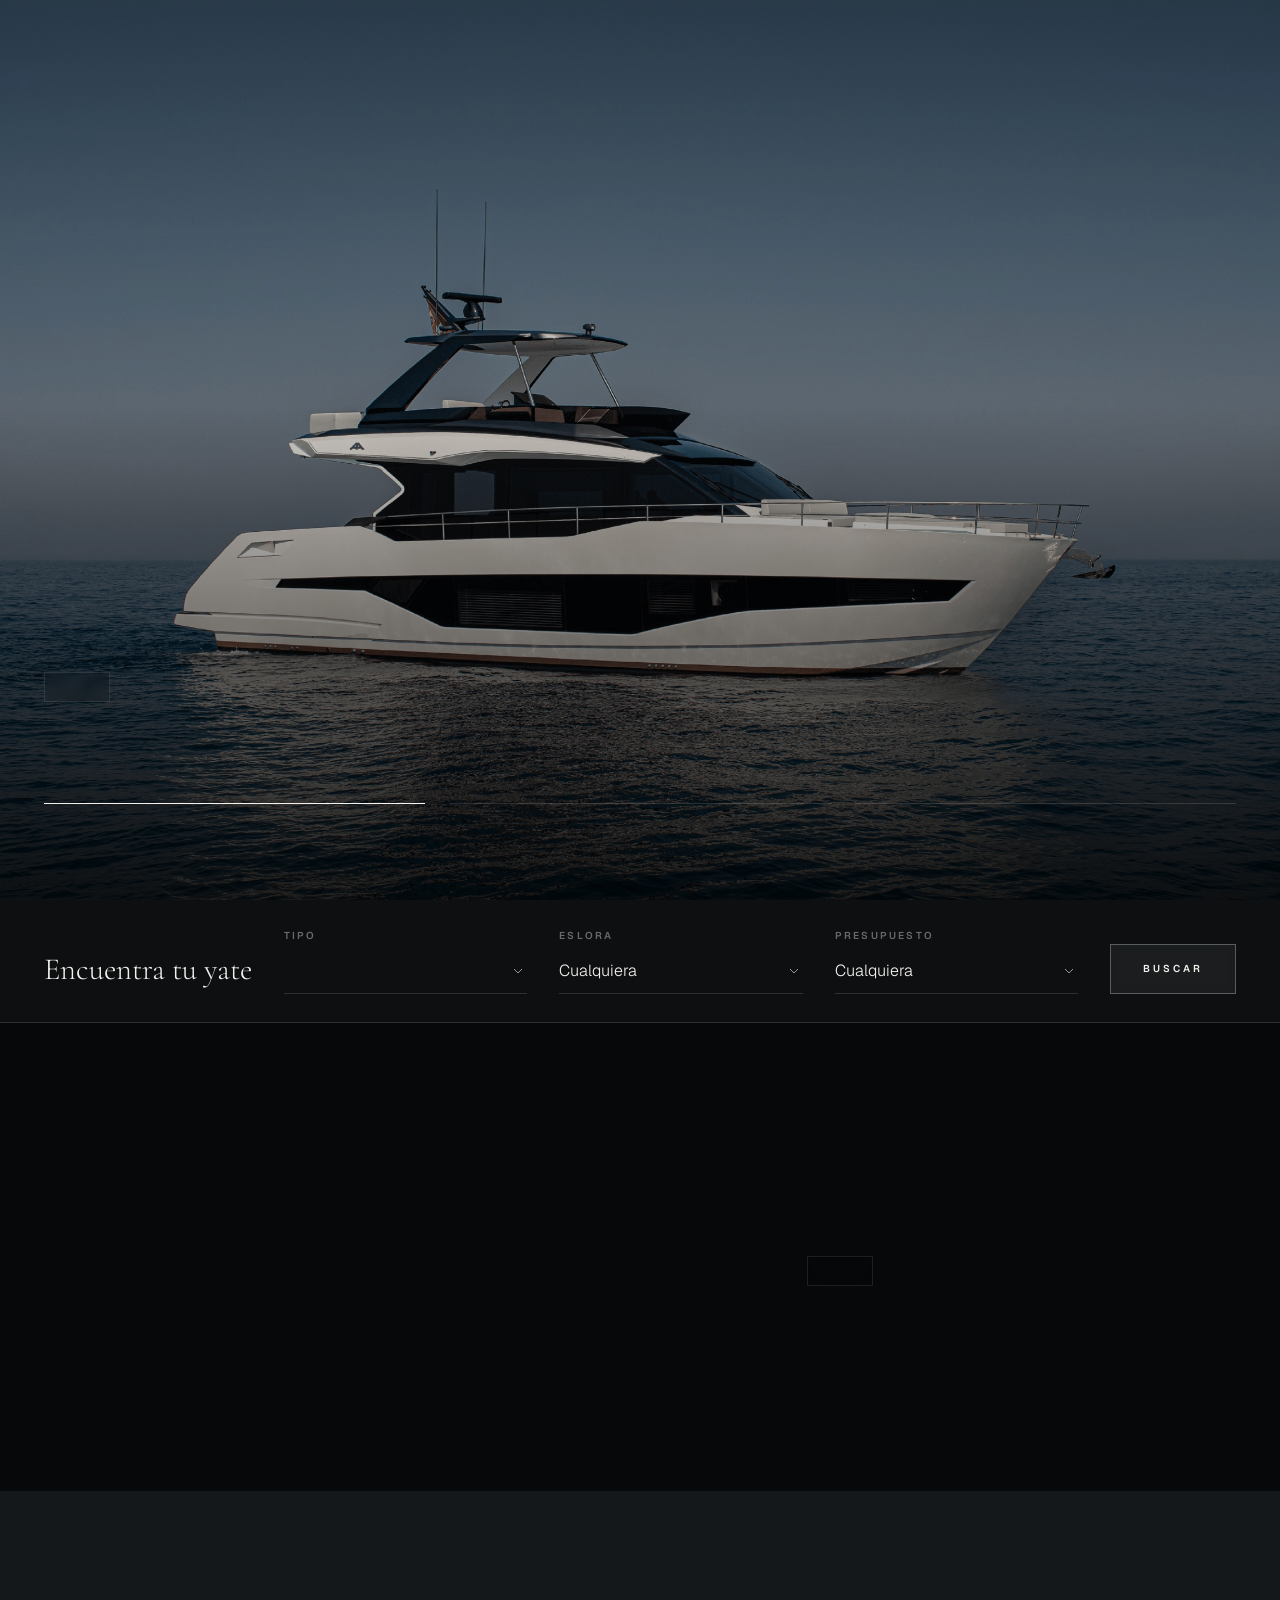
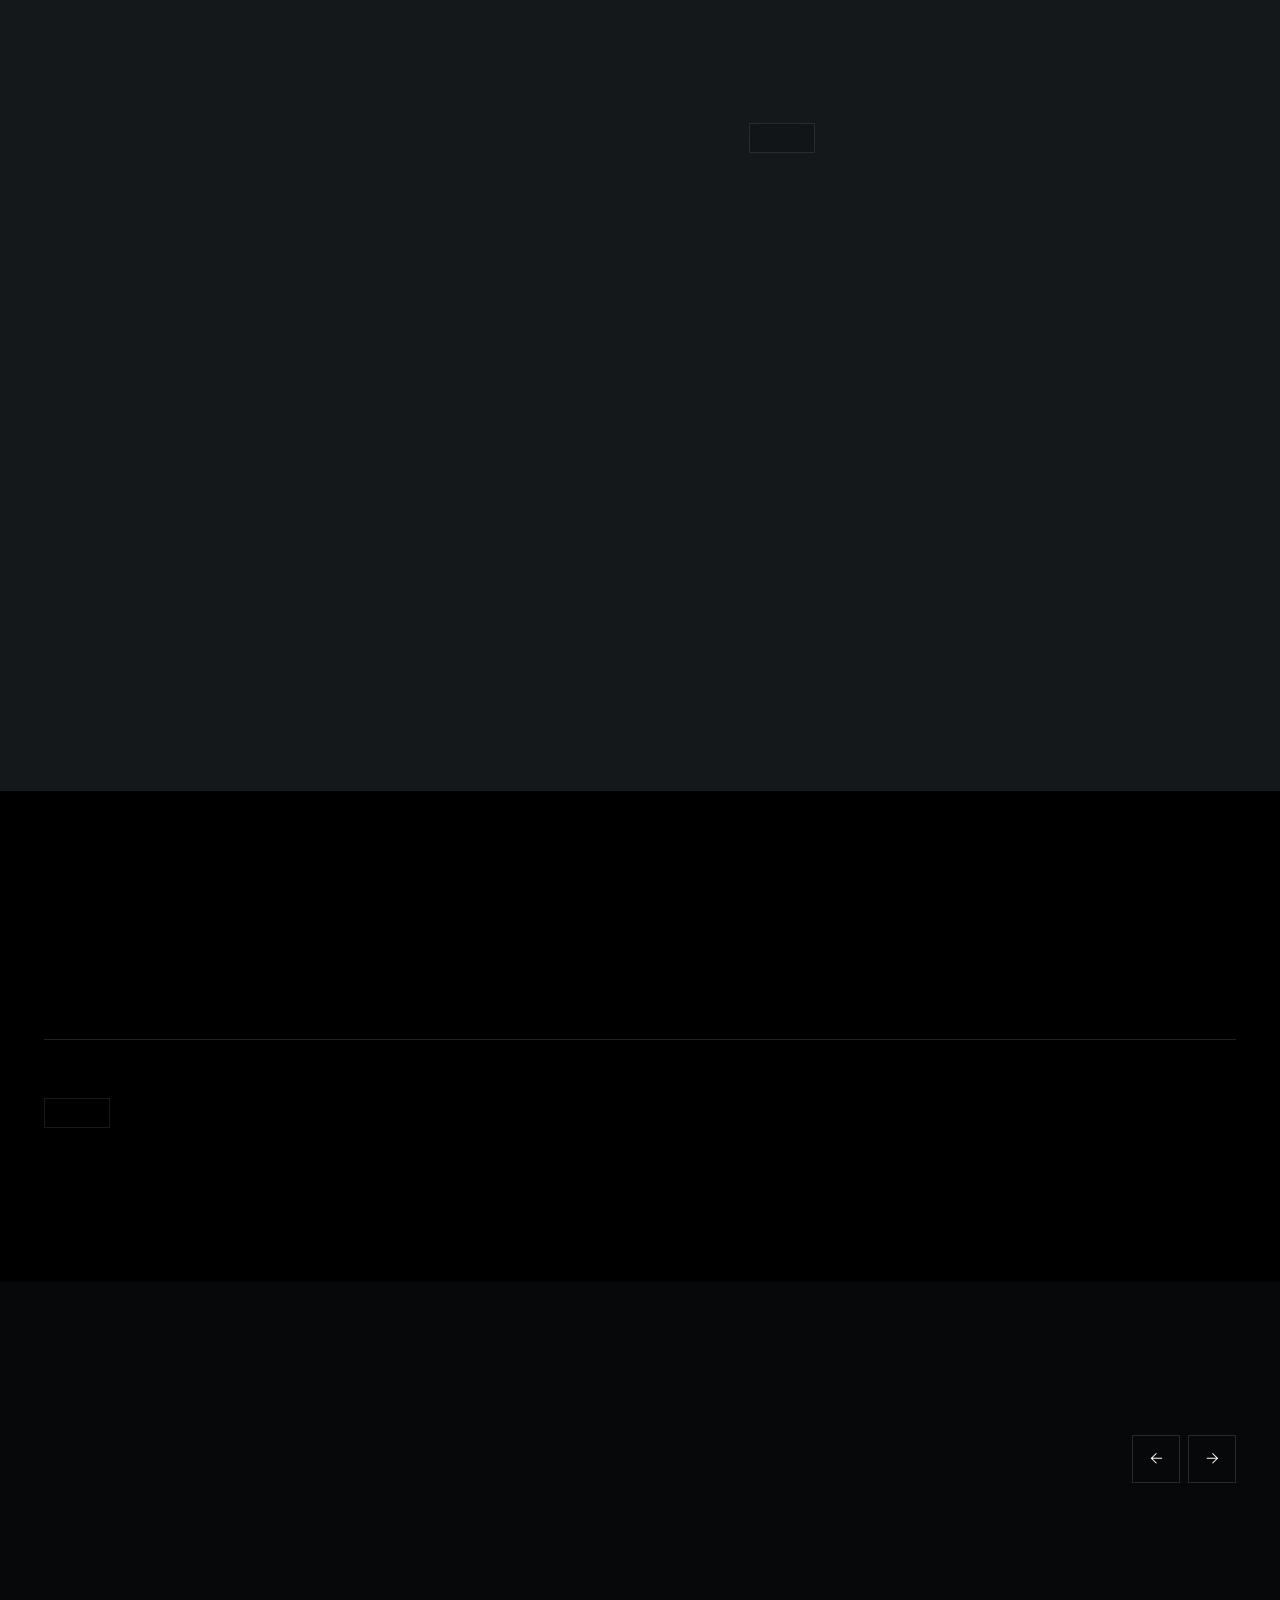
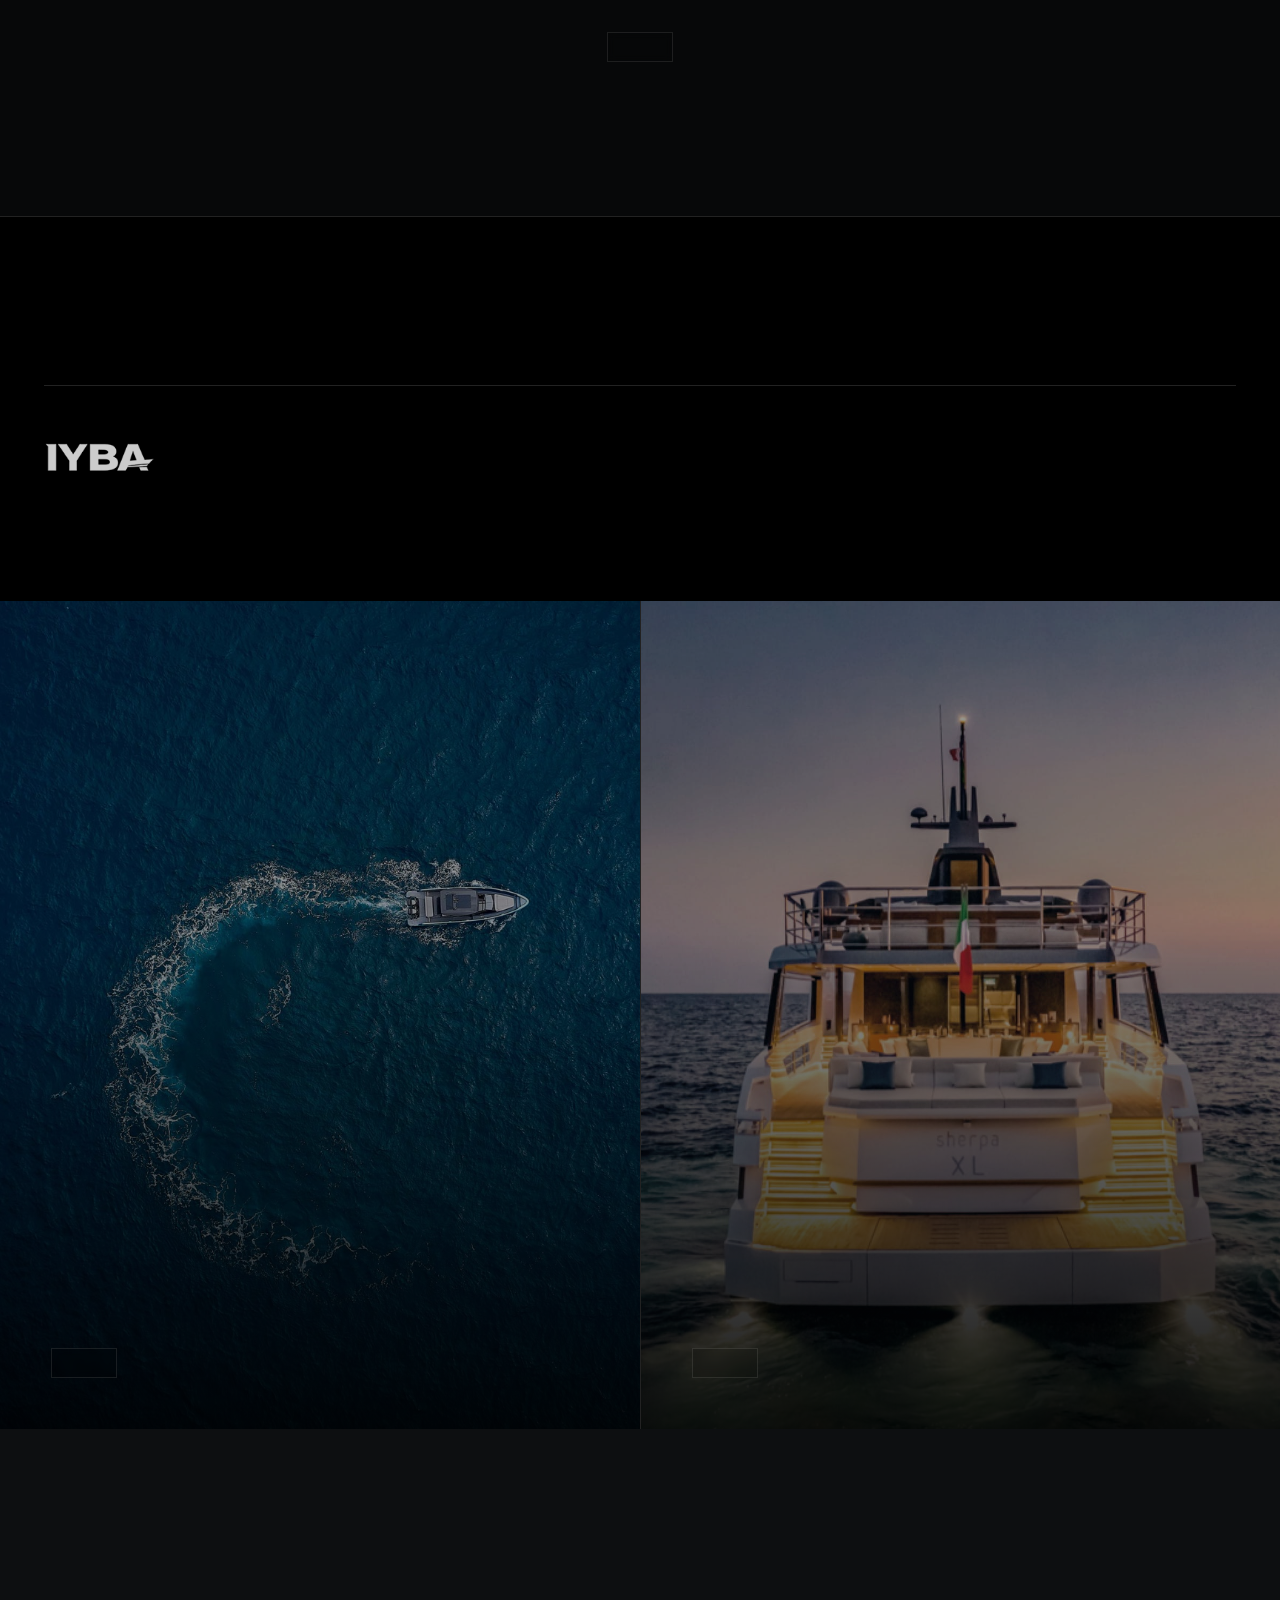
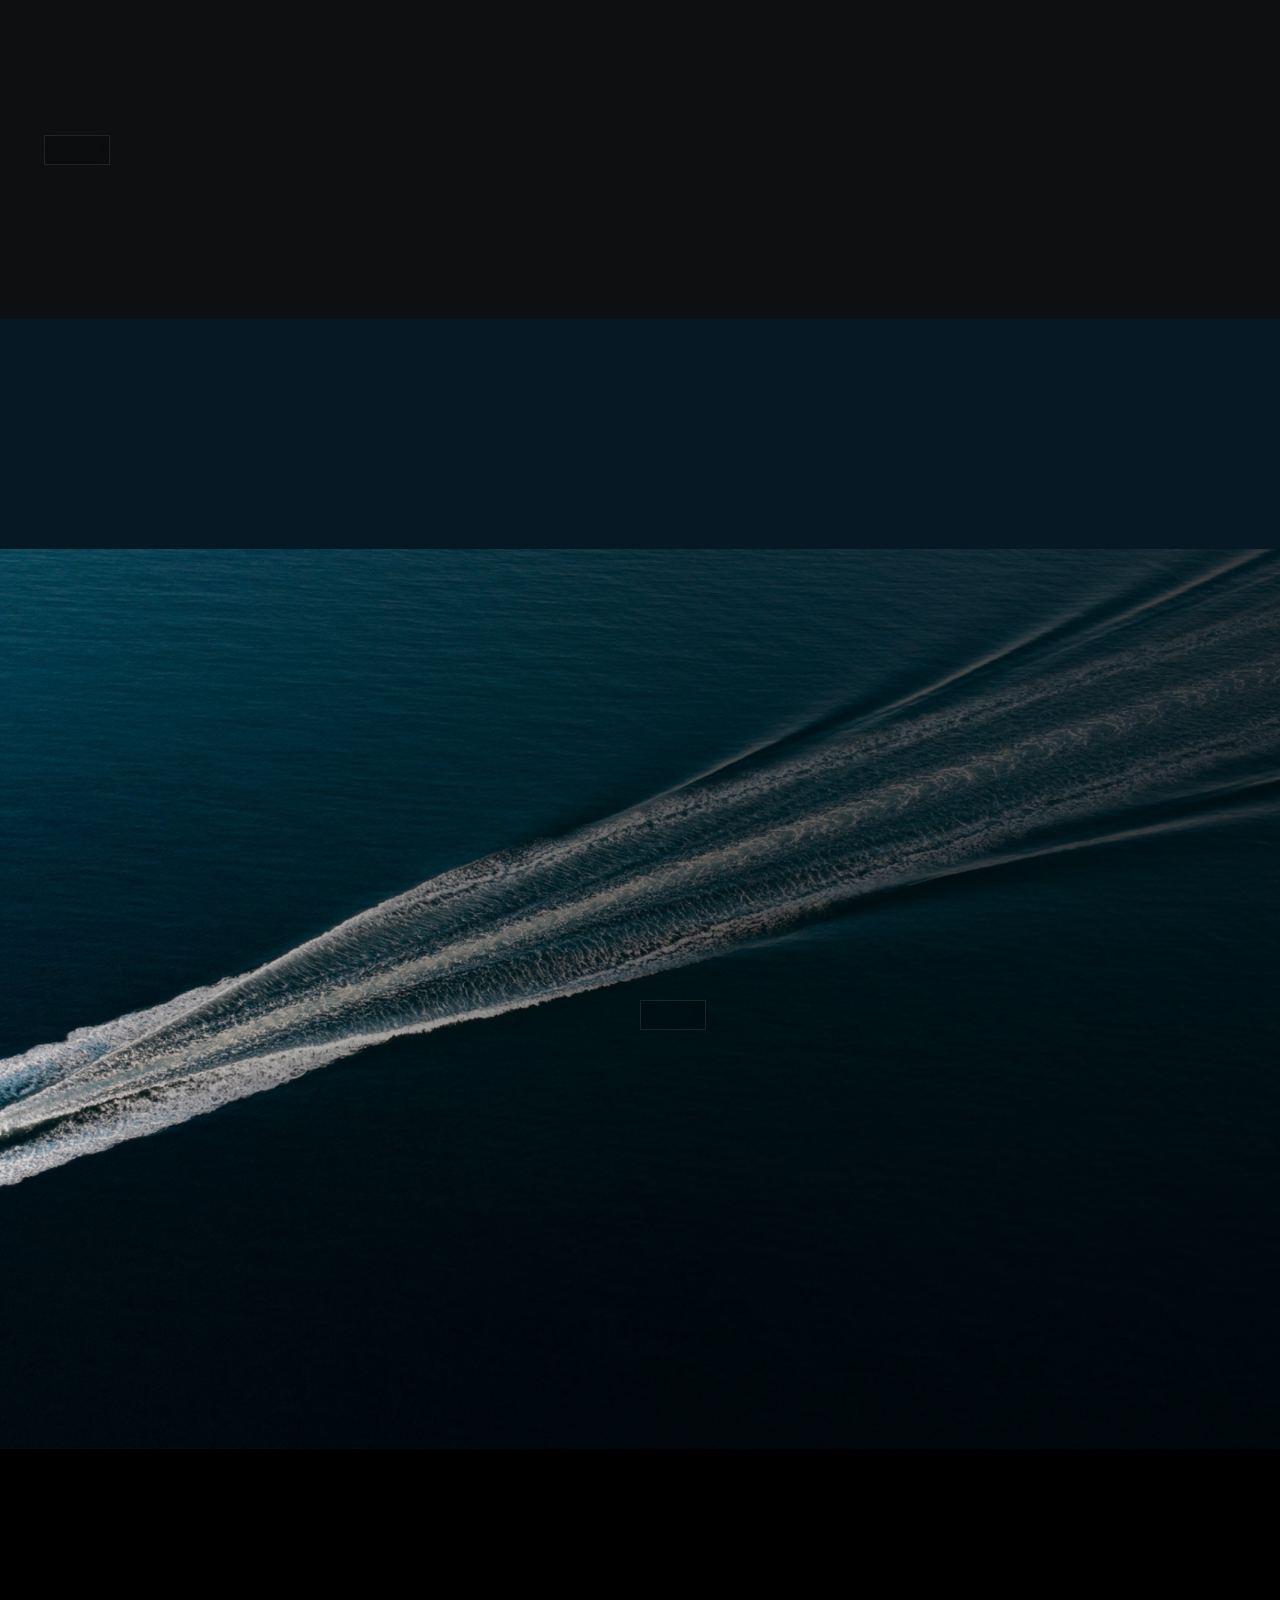
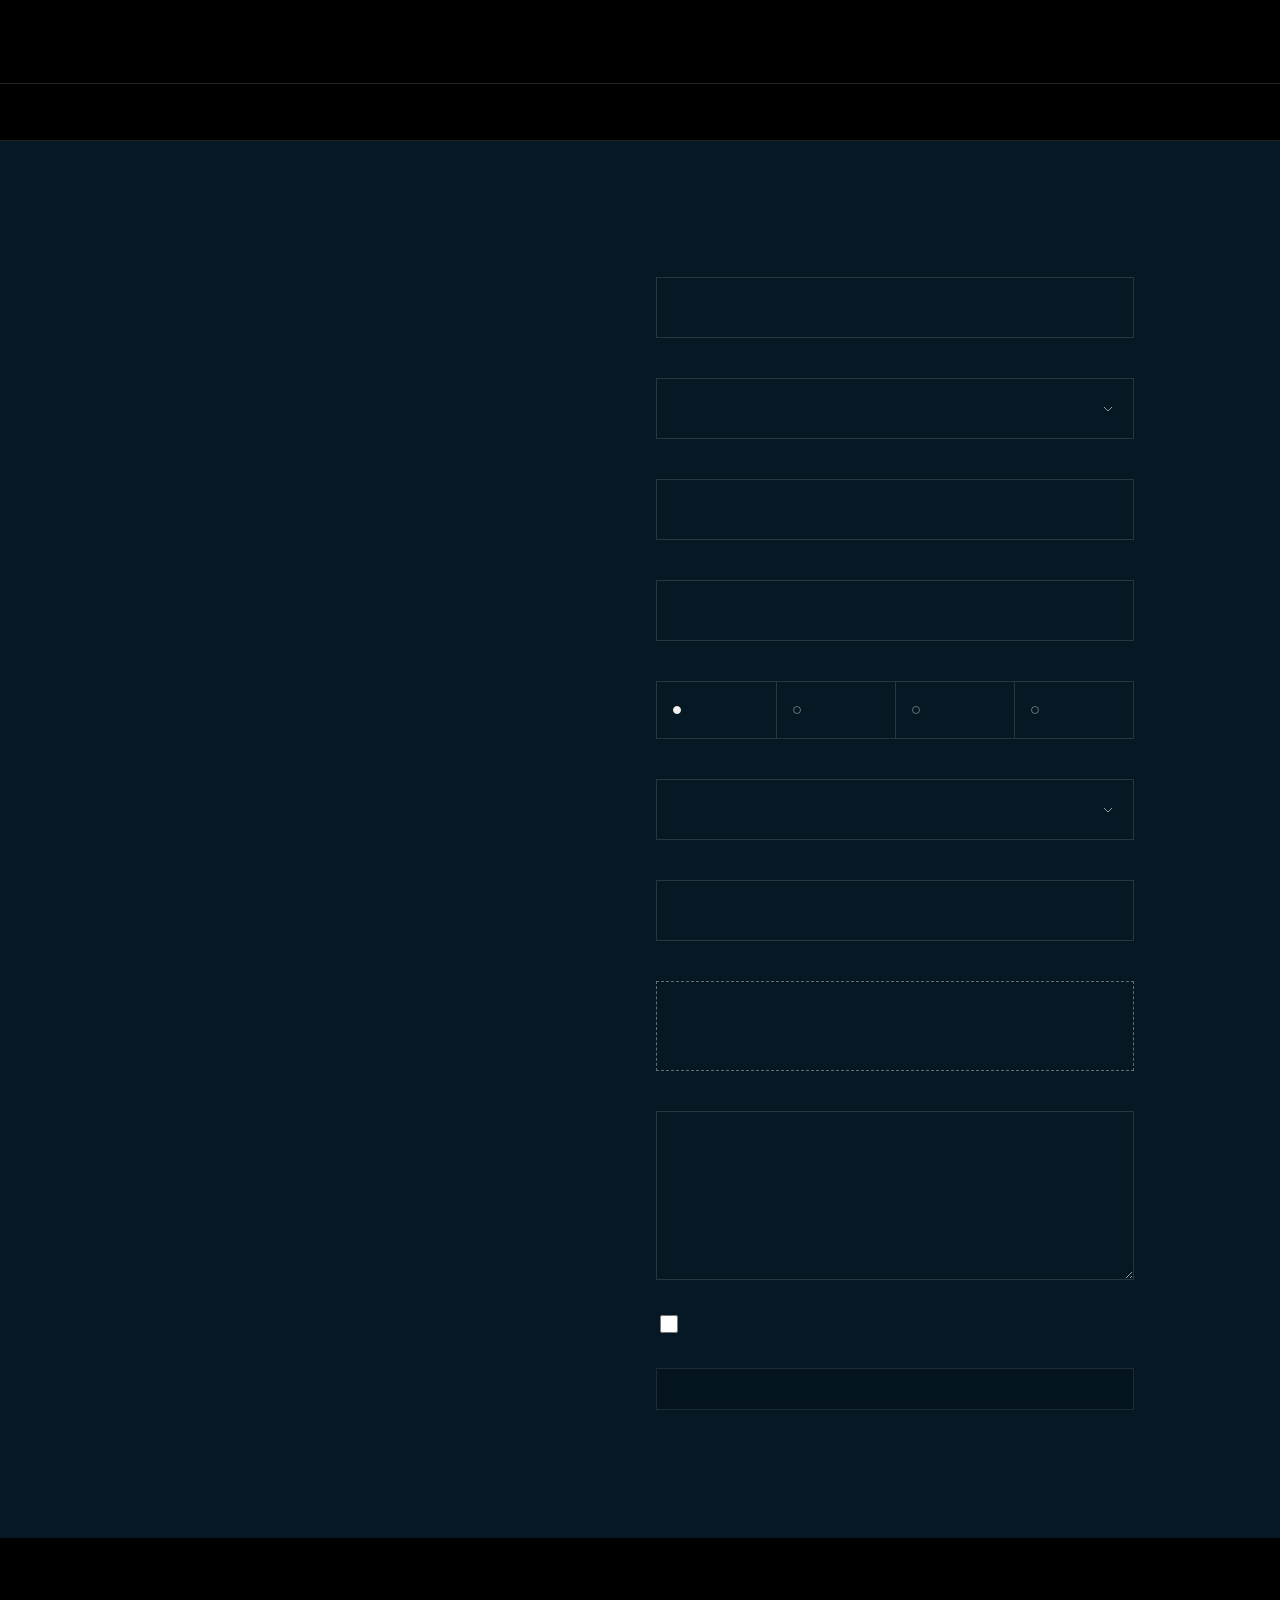
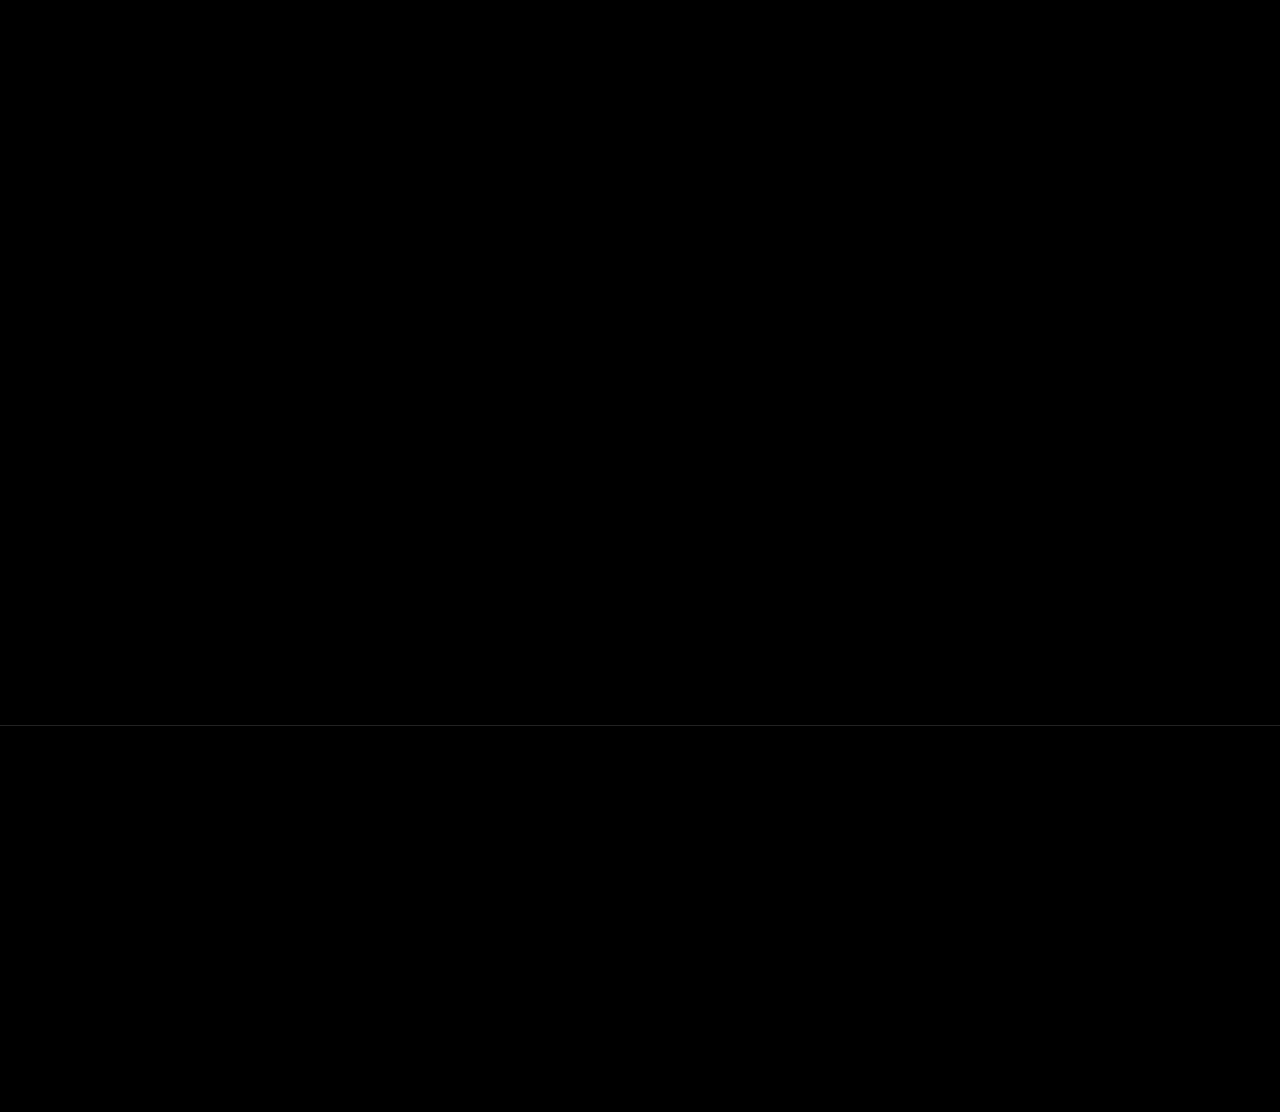
==== index.html @ 818091d5 "Demo Yachtcancun" ====
<!doctype html>
<html lang="es">
<head>
  <meta charset="utf-8">
  <meta name="viewport" content="width=device-width, initial-scale=1">
  <!-- DEMO: fuera de buscadores (requerimiento 0.2) -->
  <meta name="robots" content="noindex, nofollow">
  <title data-i18n="meta_title">Yachtcancun — Compra y venta de yates nuevos y usados en México</title>
  <meta name="description" data-i18n-attr="content:meta_desc" content="Broker de yates en Cancún desde 2004.">
  <meta name="theme-color" content="#000000">
  <link rel="preconnect" href="https://fonts.googleapis.com">
  <link rel="preconnect" href="https://fonts.gstatic.com" crossorigin>
  <link href="https://fonts.googleapis.com/css2?family=Cormorant+Garamond:ital,wght@0,300;0,400;1,300&family=Geist:wght@300;400;500;600&display=swap" rel="stylesheet">
  <link rel="stylesheet" href="/assets/css/main.css">
</head>
<body class="is-loading">

  <!--#include virtual="/partials/header.html" -->

  <main id="contenido">

    <!-- 1. Hero: tres caminos -->
    <section class="hero" id="hero" aria-roledescription="carrusel">
      <div class="hero__slides">
        <article class="hero__slide is-active" data-index="0">
          <!-- Video de YouTube del canal oficial, de fondo y sin audio -->
          <div class="hero__media hero__media--yt">
            <img src="/assets/img/marcas/astondoa-fondo.jpg" alt="">
            <div class="yt-bg" aria-hidden="true"><div id="yt-hero" data-yt="mkhn9YOYhuA"></div></div>
          </div>
          <div class="hero__content">
            <h1 class="hero__title" data-i18n="hero_1_title"></h1>
            <p class="hero__text" data-i18n="hero_1_text"></p>
            <a class="btn" href="/yates/nuevos"><span data-i18n="hero_1_cta"></span></a>
          </div>
        </article>
        <article class="hero__slide" data-index="1">
          <div class="hero__media"><img src="/assets/img/yates/738.jpg" alt=""></div>
          <div class="hero__content">
            <h2 class="hero__title" data-i18n="hero_2_title"></h2>
            <p class="hero__text" data-i18n="hero_2_text"></p>
            <a class="btn" href="/yates/usados"><span data-i18n="hero_2_cta"></span></a>
          </div>
        </article>
        <article class="hero__slide" data-index="2">
          <div class="hero__media"><img src="/assets/img/brand/hero-propietarios.jpg" alt=""></div>
          <div class="hero__content">
            <h2 class="hero__title" data-i18n="hero_3_title"></h2>
            <p class="hero__text" data-i18n="hero_3_text"></p>
            <a class="btn" href="/servicios"><span data-i18n="hero_3_cta"></span></a>
          </div>
        </article>
      </div>
      <div class="hero__tabs" role="tablist">
        <button role="tab" class="is-active" aria-selected="true" data-go="0"><span class="hero__bar"><i></i></span><span data-i18n="hero_1_tab"></span></button>
        <button role="tab" aria-selected="false" data-go="1"><span class="hero__bar"><i></i></span><span data-i18n="hero_2_tab"></span></button>
        <button role="tab" aria-selected="false" data-go="2"><span class="hero__bar"><i></i></span><span data-i18n="hero_3_tab"></span></button>
      </div>
    </section>

    <!-- 2. Buscador rápido -> /yates con parámetros -->
    <section class="qs" aria-labelledby="qs-title">
      <form class="qs__form" action="/yates" method="get">
        <h2 class="qs__title" id="qs-title" data-i18n="qs_title">Encuentra tu yate</h2>
        <label class="qs__field">
          <span data-i18n="qs_type">Tipo</span>
          <select name="tipo" data-render="qs-types"></select>
        </label>
        <label class="qs__field">
          <span data-i18n="qs_size">Eslora</span>
          <select name="eslora">
            <option value="" data-i18n="qs_any">Cualquiera</option>
            <option value="0-40" data-i18n="qs_size_1"></option>
            <option value="40-60" data-i18n="qs_size_2"></option>
            <option value="60-90" data-i18n="qs_size_3"></option>
            <option value="90-" data-i18n="qs_size_4"></option>
          </select>
        </label>
        <label class="qs__field">
          <span data-i18n="qs_budget">Presupuesto</span>
          <select name="precio">
            <option value="" data-i18n="qs_any">Cualquiera</option>
            <option value="0-500000" data-i18n="qs_budget_1"></option>
            <option value="500000-1000000" data-i18n="qs_budget_2"></option>
            <option value="1000000-2000000" data-i18n="qs_budget_3"></option>
            <option value="2000000-5000000" data-i18n="qs_budget_4"></option>
            <option value="5000000-" data-i18n="qs_budget_5"></option>
          </select>
        </label>
        <button class="btn btn--solid" type="submit"><span data-i18n="qs_submit">Buscar</span></button>
      </form>
    </section>

    <!-- Manifiesto -->
    <section class="intro">
      <h2 class="intro__title" data-i18n="intro_title" data-lines></h2>
      <div class="intro__aside">
        <p data-i18n="intro_text"></p>
        <a class="btn" href="/nosotros"><span data-i18n="intro_cta"></span></a>
      </div>
    </section>

    <!-- 3. Yates destacados (destacado = true) -->
    <section class="feat" id="destacados" aria-labelledby="feat-title">
      <div class="feat__sticky">
        <div class="feat__media" data-render="feat-media"></div>
      </div>
      <div class="feat__list">
        <header class="section-head">
          <p class="eyebrow" data-i18n="feat_eyebrow"></p>
          <h2 class="section-title" id="feat-title" data-i18n="feat_title"></h2>
          <p class="section-text" data-i18n="feat_text"></p>
        </header>
        <ol data-render="feat-list"></ol>
        <a class="btn" href="/yates"><span data-i18n="feat_cta"></span></a>
      </div>
    </section>

    <!-- 4. Marcas representadas -->
    <section class="brands" id="marcas" aria-labelledby="brands-title">
      <div class="brands__bg" data-render="brands-bg" aria-hidden="true"></div>
      <header class="section-head section-head--row">
        <div>
          <p class="eyebrow" data-i18n="brands_eyebrow"></p>
          <h2 class="section-title" id="brands-title" data-i18n="brands_title"></h2>
        </div>
        <p class="section-text" data-i18n="brands_text"></p>
      </header>
      <ul class="brands__list" data-render="brands-list"></ul>
      <a class="btn" href="/yates/nuevos"><span data-i18n="brands_cta"></span></a>
    </section>

    <!-- 5. Promociones (en_oferta = true) -->
    <section class="promo" id="promociones" aria-labelledby="promo-title">
      <header class="section-head section-head--row">
        <div>
          <p class="eyebrow" data-i18n="promo_eyebrow"></p>
          <h2 class="section-title" id="promo-title" data-i18n="promo_title"></h2>
        </div>
        <div class="promo__ctrl">
          <p class="section-text" data-i18n="promo_text"></p>
          <div class="rail-nav">
            <button type="button" data-rail="-1" aria-label="Anterior">←</button>
            <button type="button" data-rail="1" aria-label="Siguiente">→</button>
          </div>
        </div>
      </header>
      <ul class="rail" data-render="promo-rail"></ul>
      <a class="btn" href="/promociones"><span data-i18n="promo_cta"></span></a>
    </section>

    <!-- 6. Credenciales -->
    <section class="cred" aria-label="Credenciales">
      <p class="eyebrow" data-i18n="cred_eyebrow"></p>
      <ul class="cred__grid" data-render="metrics"></ul>
      <p class="cred__foot">
        <img src="/assets/img/brand/iyba.png" alt="IYBA — International Yacht Brokers Association" width="150" height="43">
        <span data-i18n="cred_presence"></span>
      </p>
    </section>

    <!-- 7. Servicios para propietarios -->
    <section class="owners" id="propietarios" aria-label="Propietarios">
      <a class="owners__panel" href="/vendemibarco">
        <img src="/assets/img/brand/fondo-botones.jpg" alt="" loading="lazy">
        <div class="owners__body">
          <p class="eyebrow" data-i18n="own_eyebrow"></p>
          <h3 class="owners__title" data-i18n="own_sell_title"></h3>
          <p data-i18n="own_sell_text"></p>
          <span class="btn"><span data-i18n="own_sell_cta"></span></span>
        </div>
      </a>
      <a class="owners__panel" href="/servicios/administracion">
        <img src="/assets/img/brand/servicios.jpg" alt="" loading="lazy">
        <div class="owners__body">
          <p class="eyebrow" data-i18n="own_eyebrow"></p>
          <h3 class="owners__title" data-i18n="own_admin_title"></h3>
          <p data-i18n="own_admin_text"></p>
          <span class="btn"><span data-i18n="own_admin_cta"></span></span>
        </div>
      </a>
    </section>

    <!-- 8. Equipo -->
    <section class="team" aria-labelledby="team-title">
      <header class="section-head section-head--row">
        <div>
          <p class="eyebrow" data-i18n="team_eyebrow"></p>
          <h2 class="section-title" id="team-title" data-i18n="team_title"></h2>
        </div>
        <p class="section-text" data-i18n="team_text"></p>
      </header>
      <ul class="team__grid" data-render="team"></ul>
      <a class="btn" href="/nosotros"><span data-i18n="team_cta"></span></a>
    </section>

    <!-- 9. Evento activo (solo si existe) -->
    <section class="event" data-render="event" hidden></section>

    <!-- 10. Contacto (composición de la página /contact de la referencia) -->
    <section class="cx" id="contacto" aria-labelledby="cx-title">

      <!-- Hero fijo + tarjetas de contacto que pasan por encima -->
      <div class="cx-stage">
        <div class="cx-hero">
          <img src="/assets/img/brand/contacto.jpg" alt="" loading="lazy">
          <div class="cx-hero__body">
            <h2 class="cx-hero__title" id="cx-title" data-i18n="cx_title"></h2>
            <a class="btn" href="#cx-form"><span data-i18n="cx_cta"></span></a>
          </div>
        </div>
        <div class="cx-info">
          <ul class="cx-cards" data-render="cx-cards"></ul>
        </div>
        <div class="cx-marquee" aria-label="Marcas" data-render="cx-marquee"></div>
      </div>

      <!-- Formulario -->
      <div class="cx-form" id="cx-form">
        <div class="cx-form__intro">
          <h2 class="cx-form__title" data-i18n="cx_form_title"></h2>
          <p data-i18n="cx_form_text"></p>
        </div>
        <form class="form" id="contact-form" novalidate data-lead="contacto">
          <div class="hp" aria-hidden="true"><input name="empresa" tabindex="-1" autocomplete="off"></div>
          <fieldset class="field">
            <label for="f-nombre" data-i18n="f_name"></label>
            <input id="f-nombre" name="nombre" autocomplete="name" required data-i18n-attr="placeholder:ph_name">
          </fieldset>
          <fieldset class="field">
            <label for="f-metodo" data-i18n="f_method"></label>
            <select id="f-metodo" name="metodo" required>
              <option value="" data-i18n="f_choose"></option>
              <option value="correo" data-i18n="f_m_email"></option>
              <option value="telefono" data-i18n="f_m_phone"></option>
              <option value="whatsapp" data-i18n="f_m_wa"></option>
            </select>
          </fieldset>
          <fieldset class="field">
            <label for="f-correo" data-i18n="f_email"></label>
            <input id="f-correo" name="correo" type="email" autocomplete="email" required data-i18n-attr="placeholder:ph_email">
          </fieldset>
          <fieldset class="field">
            <label for="f-tel" data-i18n="f_phone"></label>
            <input id="f-tel" name="telefono" type="tel" autocomplete="tel" required data-i18n-attr="placeholder:ph_phone">
          </fieldset>
          <fieldset class="field">
            <legend data-i18n="f_interest"></legend>
            <div class="seg">
              <label><input type="radio" name="interes" value="comprar" checked><span data-i18n="f_int_buy"></span></label>
              <label><input type="radio" name="interes" value="vender"><span data-i18n="f_int_sell"></span></label>
              <label><input type="radio" name="interes" value="servicios"><span data-i18n="f_int_services"></span></label>
              <label><input type="radio" name="interes" value="otro"><span data-i18n="f_int_other"></span></label>
            </div>
          </fieldset>
          <fieldset class="field" data-show="comprar">
            <label for="f-presupuesto"><span data-i18n="f_budget"></span><em data-i18n="f_optional"></em></label>
            <select id="f-presupuesto" name="presupuesto">
              <option value="" data-i18n="f_choose"></option>
              <option value="250-500k">USD 250,000 – 500,000</option>
              <option value="500k-1m">USD 500,000 – 1,000,000</option>
              <option value="1m-2m">USD 1,000,000 – 2,000,000</option>
              <option value="2m+" data-i18n="f_budget_top"></option>
            </select>
          </fieldset>
          <fieldset class="field" data-show="comprar vender servicios">
            <label for="f-modelo"><span data-i18n="f_model"></span><em data-i18n="f_optional"></em></label>
            <input id="f-modelo" name="modelo" data-i18n-attr="placeholder:ph_model">
          </fieldset>
          <fieldset class="field" data-show="vender">
            <span class="field__label"><span data-i18n="f_photo"></span><em data-i18n="f_optional"></em></span>
            <label class="drop">
              <input type="file" name="foto" accept="image/jpeg,image/png">
              <i data-i18n="f_drop"></i>
              <span data-i18n="f_drop_hint"></span>
            </label>
          </fieldset>
          <fieldset class="field">
            <label for="f-msg"><span data-i18n="f_message"></span><em data-i18n="f_optional"></em></label>
            <textarea id="f-msg" name="mensaje" rows="5" data-i18n-attr="placeholder:ph_message"></textarea>
          </fieldset>
          <label class="check"><input type="checkbox" name="privacidad" required> <span><span data-i18n="f_privacy_pre"></span> <a href="/aviso-de-privacidad" data-i18n="nav_privacy"></a></span></label>
          <button class="btn btn--block" type="submit"><span data-i18n="f_submit"></span></button>
          <div class="form__ok" role="status" hidden>
            <p class="form__ok-title" data-i18n="f_success_title"></p>
            <p data-i18n="f_success"></p>
          </div>
        </form>
      </div>

      <!-- Proceso -->
      <div class="cx-steps">
        <h2 class="cx-steps__title" data-i18n="cx_steps_title"></h2>
        <ol class="cx-steps__list">
          <li data-reveal><em>01</em><h3 data-i18n="cx_s1_t"></h3><p data-i18n="cx_s1_p"></p></li>
          <li data-reveal style="--rd:120ms"><em>02</em><h3 data-i18n="cx_s2_t"></h3><p data-i18n="cx_s2_p"></p></li>
          <li data-reveal style="--rd:240ms"><em>03</em><h3 data-i18n="cx_s3_t"></h3><p data-i18n="cx_s3_p"></p></li>
        </ol>
      </div>

      <div class="cx-map">
        <iframe title="Mapa Yachtcancun" loading="lazy" referrerpolicy="no-referrer" data-render="map"></iframe>
      </div>
    </section>
  </main>

  <!--#include virtual="/partials/footer.html" -->
</body>
</html>
---- assets/css/main.css ----
/* ==========================================================================
   Yachtcancun — Demo Marz Studios
   Lenguaje visual inspirado en forgeautomotive.co.uk: fondo negro, serif
   editorial ligera para titulares, sans técnica en mayúsculas para etiquetas.
   ========================================================================== */

:root {
  --ink: #000;
  --bg-1: #070809;
  --bg-2: #0d0f11;
  --bg-3: #15181b;
  --paper: #f2f1ed;
  --paper-80: rgba(242, 241, 237, .8);
  --paper-60: rgba(242, 241, 237, .6);
  --paper-40: rgba(242, 241, 237, .4);
  --line: rgba(242, 241, 237, .14);
  --ocean: #061823;          /* fondo del menú (Forge usa burdeos; aquí océano profundo) */
  --sand: #cbb68c;           /* acento discreto: ofertas */
  --serif: "Cormorant Garamond", "Times New Roman", serif;
  --sans: "Geist", ui-sans-serif, system-ui, -apple-system, sans-serif;
  --gutter: clamp(16px, 3.4vw, 48px);
  --ease: cubic-bezier(.7, 0, .2, 1);
  --ease-out: cubic-bezier(.16, 1, .3, 1);
  --bezzy: cubic-bezier(.43, .195, .02, 1);   /* curva de la referencia */
  --header-h: 84px;
}

*, *::before, *::after { box-sizing: border-box; }
html { -webkit-text-size-adjust: 100%; scroll-behavior: smooth; }
body {
  margin: 0;
  background: var(--ink);
  color: var(--paper);
  font-family: var(--sans);
  font-weight: 300;
  font-size: 16px;
  line-height: 1.5;
  -webkit-font-smoothing: antialiased;
  overflow-x: hidden;
}
body.is-loading, body.menu-open { overflow: hidden; }
img, video { display: block; max-width: 100%; }
a { color: inherit; text-decoration: none; }
button { font: inherit; color: inherit; background: none; border: 0; padding: 0; cursor: pointer; }
ul, ol { list-style: none; margin: 0; padding: 0; }
h1, h2, h3, p { margin: 0; }
:focus-visible { outline: 1px solid var(--paper); outline-offset: 4px; }

.skip { position: fixed; left: 16px; top: -60px; z-index: 200; padding: 10px 14px; background: var(--paper); color: var(--ink); }
.skip:focus { top: 16px; }

/* ---------- Tipografía utilitaria ---------- */
.eyebrow {
  font-family: var(--sans);
  font-size: 10px;
  font-weight: 600;
  letter-spacing: .22em;
  text-transform: uppercase;
  color: var(--paper-60);
  display: flex; gap: 14px; align-items: center;
}
.section-title {
  font-family: var(--serif);
  font-weight: 300;
  font-size: clamp(44px, 6.4vw, 104px);
  line-height: .95;
  letter-spacing: -.02em;
  margin-top: 18px;
}
.section-text { color: var(--paper-80); font-size: clamp(15px, 1.15vw, 18px); max-width: 38ch; }
.section-head { margin-bottom: clamp(40px, 6vw, 88px); }
.section-head--row { display: flex; justify-content: space-between; align-items: flex-end; gap: 32px; flex-wrap: wrap; }

/* ---------- CTA (réplica de forgeautomotive.co.uk) ----------
   Borde de 1px con dos destellos que giran (conic-gradient enmascarado) y
   letras que ruedan al pasar el cursor. */
@property --gradient-angle { syntax: "<angle>"; inherits: false; initial-value: 0deg; }
@keyframes gradient-angle { to { --gradient-angle: 360deg; } }

.btn {
  --play-state: paused;
  position: relative;
  display: inline-grid; place-items: center;
  width: max-content; max-width: 100%; white-space: nowrap;
  padding: 14px 32px;
  color: var(--paper);
  border: 1px solid rgba(242, 241, 237, .1);
  background: rgba(0, 0, 0, .1);
  backdrop-filter: blur(4px); -webkit-backdrop-filter: blur(4px);
  transition: border-color .5s ease-in-out;
}
.btn > span {
  position: relative; z-index: 1; display: block; overflow: clip;
  font-size: 10px; font-weight: 600; line-height: 2; letter-spacing: .3em; text-transform: uppercase;
  transition: opacity .5s ease-in-out;
}
.btn > span > span {
  display: inline-block;
  text-shadow: 0 -4em 0 rgba(242, 241, 237, .6);
  transition: transform .5s var(--bezzy) calc(var(--i, 0) * 20ms);
}
.btn > i {
  --stroke: 1px; --pct: 5%;
  position: absolute; inset: calc(var(--stroke) * -1); z-index: 0;
  padding: var(--stroke); pointer-events: none; mix-blend-mode: screen;
  background: conic-gradient(from var(--gradient-angle) at center,
    transparent calc(25% - var(--pct) * 2), rgba(255,255,255,0) calc(25% - var(--pct)), #fff 25%, rgba(255,255,255,0) calc(25% + var(--pct)), transparent calc(25% + var(--pct) * 2),
    transparent calc(75% - var(--pct) * 2), rgba(255,255,255,0) calc(75% - var(--pct)), #fff 75%, rgba(255,255,255,0) calc(75% + var(--pct)), transparent calc(75% + var(--pct) * 2));
  -webkit-mask: linear-gradient(#fff 0 0) content-box, linear-gradient(#fff 0 0); -webkit-mask-composite: xor;
  mask: linear-gradient(#fff 0 0) content-box exclude, linear-gradient(#fff 0 0);
  animation: gradient-angle 4.5s linear infinite var(--play-state);
}
.btn:focus-visible { outline: 1px dashed rgba(242, 241, 237, .6); outline-offset: 2px; }
@media (hover: hover) and (pointer: fine) {
  .btn:hover, a:hover > .btn, .owners__panel:hover .btn { border-color: rgba(242, 241, 237, .4); }
  .btn:hover > span, a:hover > .btn > span, .owners__panel:hover .btn > span { opacity: .6; }
  .btn:hover > span > span, a:hover > .btn > span > span, .owners__panel:hover .btn > span > span { transform: translateY(4em); }
}
.btn--solid { border-color: rgba(242, 241, 237, .3); background: rgba(242, 241, 237, .06); }

/* ---------- Preloader ---------- */
.loader {
  position: fixed; inset: 0; z-index: 300;
  background: var(--ink);
  display: grid; place-items: center; align-content: center; gap: 28px;
  transition: opacity .9s var(--ease), visibility .9s;
}
.loader__logo { width: min(320px, 60vw); opacity: 0; animation: fadeUp 1.1s var(--ease-out) .1s forwards; }
.loader__tag { font-size: 10px; font-weight: 600; letter-spacing: .3em; text-transform: uppercase; color: var(--paper-60); opacity: 0; animation: fadeUp 1.1s var(--ease-out) .35s forwards; text-align: center; padding: 0 24px; }
.loader__bar { position: absolute; bottom: 64px; left: 50%; width: 120px; height: 1px; background: var(--line); transform: translateX(-50%); overflow: hidden; }
.loader__bar span { position: absolute; inset: 0; background: var(--paper); transform: scaleX(0); transform-origin: left; animation: bar 1.6s var(--ease) forwards; }
body:not(.is-loading) .loader { opacity: 0; visibility: hidden; }
@keyframes bar { to { transform: scaleX(1); } }
@keyframes fadeUp { from { opacity: 0; transform: translateY(14px); } to { opacity: 1; transform: none; } }

/* ---------- Header ---------- */
.header {
  position: fixed; inset: 0 0 auto; z-index: 120;
  height: var(--header-h);
  display: grid; grid-template-columns: 1fr auto 1fr; align-items: center;
  padding: 0 var(--gutter);
  transition: transform .6s var(--ease), background .4s;
}
.header::before {
  content: ""; position: absolute; inset: 0; z-index: -1;
  background: linear-gradient(to bottom, rgba(0,0,0,.55), rgba(0,0,0,0));
  pointer-events: none;
}
.header.is-hidden { transform: translateY(-100%); }
.header.is-solid::before { background: rgba(0,0,0,.82); backdrop-filter: blur(10px); }
.header__left, .header__right { display: flex; align-items: center; gap: 28px; }
.header__right { justify-content: flex-end; }
.header__logo img { width: clamp(130px, 12vw, 174px); height: auto; }
.header__cta {
  font-size: 10px; font-weight: 600; letter-spacing: .22em; text-transform: uppercase;
  padding-bottom: 3px; border-bottom: 1px solid var(--paper-40);
  transition: border-color .3s;
}
.header__cta:hover { border-color: var(--paper); }
body.menu-open .header::before { background: transparent; backdrop-filter: none; }

.lang { display: flex; gap: 6px; font-size: 10px; font-weight: 600; letter-spacing: .2em; }
.lang__opt { color: var(--paper-40); transition: color .3s; }
.lang__opt.is-active, .lang__opt:hover { color: var(--paper); }
.lang__sep { color: var(--paper-40); }

.social { display: flex; gap: 16px; align-items: center; }
.social a { color: var(--paper-80); transition: color .3s, transform .3s; display: inline-flex; }
.social a:hover { color: var(--paper); transform: translateY(-2px); }
.social svg { width: 15px; height: 15px; }

.burger { display: flex; align-items: center; gap: 14px; font-size: 10px; font-weight: 600; letter-spacing: .22em; text-transform: uppercase; }
.burger__icon { position: relative; width: 22px; height: 12px; display: block; }
.burger__icon i { position: absolute; left: 0; height: 1px; background: var(--paper); transition: transform .6s var(--ease), width .6s var(--ease), top .6s var(--ease), opacity .3s; }
.burger__icon i:nth-child(1) { top: 0; width: 100%; }
.burger__icon i:nth-child(2) { top: 5.5px; width: 70%; left: auto; right: 0; }
.burger__icon i:nth-child(3) { top: 11px; width: 100%; }
.burger:hover .burger__icon i:nth-child(2) { width: 100%; }
body.menu-open .burger__icon i:nth-child(1) { top: 5.5px; transform: rotate(45deg); }
body.menu-open .burger__icon i:nth-child(2) { opacity: 0; }
body.menu-open .burger__icon i:nth-child(3) { top: 5.5px; transform: rotate(-45deg); }

/* ---------- Menú hamburguesa (réplica de forgeautomotive.co.uk) ---------- */
.menu {
  --mv: 1.5em;
  position: fixed; inset: 0; z-index: 110; overflow: hidden;
  background: var(--ocean);
  opacity: 0; visibility: hidden; pointer-events: none;
  transition: opacity .3s ease-in-out .35s, visibility 0s linear .65s;
}
.menu::after { content: ""; position: absolute; inset: 0; background: #000; opacity: .2; pointer-events: none; }
body.menu-open .menu { opacity: 1; visibility: visible; pointer-events: auto; transition: opacity .3s ease-in-out, visibility 0s; }

/* Figura geométrica gigante de fondo */
.menu__shape { position: absolute; inset: -12rem; z-index: 1; pointer-events: none; }
.menu__shape svg { width: 100%; height: 100%; fill: rgba(0, 0, 0, .2); transition: transform 1.2s var(--bezzy); }

/* Contenedor: entra desde escala 2x con blur (como la referencia) */
.menu__views {
  position: relative; z-index: 2; height: 100%;
  display: grid;
  opacity: 0; scale: 2; filter: blur(8px);
  transition: opacity .25s var(--bezzy), scale .75s var(--bezzy), filter .25s var(--bezzy);
}
body.menu-open .menu__views {
  opacity: 1; scale: 1; filter: blur(0);
  transition: opacity 1.2s var(--bezzy) .15s, scale .75s var(--bezzy) .15s, filter 1.2s var(--bezzy) .15s;
}

.menu__view {
  height: 100%;
  display: flex; flex-direction: column; align-items: center; justify-content: center;
  padding: calc(var(--header-h) + 8px) var(--gutter) 110px; text-align: center;
}

/* Letras que ruedan */
[data-roll] { display: inline-block; overflow: clip; vertical-align: top; }
[data-roll] > span { display: inline-block; text-shadow: 0 calc(var(--mv, 1.5em) * -1) 0 currentColor; transition: transform .5s var(--bezzy) calc(var(--i, 0) * 20ms); }
@media (hover: hover) and (pointer: fine) {
  .menu a:hover [data-roll] > span { transform: translateY(var(--mv, 1.5em)); }
  .menu__pages:hover .menu__big { opacity: .2; }
  .menu__pages .menu__big:hover { opacity: 1; }
}

.menu__pages { display: flex; flex-direction: column; align-items: center; gap: .5vh; }
.menu__big {
  display: inline-block; color: var(--paper);
  font-family: var(--serif); font-weight: 300;
  font-size: clamp(48px, min(12.2vh, 9.5vw), 150px); line-height: 1.02; letter-spacing: -.015em;
  text-transform: uppercase;
  transition: opacity .3s ease-in-out;
}
/* Pie: copyright / sello / créditos */
.menu__foot {
  position: absolute; z-index: 3; left: var(--gutter); right: var(--gutter); bottom: 34px;
  display: grid; grid-template-columns: 1fr auto 1fr; align-items: end; gap: 16px;
  font-size: 8px; font-weight: 600; letter-spacing: .08em; text-transform: uppercase; color: rgba(242, 241, 237, .55);
  opacity: 0; transition: opacity .3s;
}
body.menu-open .menu__foot { opacity: 1; transition: opacity .8s .6s; }
.menu__by { text-align: right; }
.menu__seal { display: grid; justify-items: center; gap: 8px; transition: color .3s; }
.menu__seal img { width: 72px; height: auto; filter: brightness(0) invert(1); opacity: .8; transition: opacity .3s; }
.menu__seal:hover { color: var(--paper); }
.menu__seal:hover img { opacity: .4; }

/* ---------- Hero ---------- */
.hero { position: relative; height: 100svh; min-height: 620px; overflow: hidden; background: var(--ink); }
.hero__slide { position: absolute; inset: 0; visibility: hidden; }
.hero__slide.is-active { visibility: visible; z-index: 2; }
.hero__slide.is-leaving { visibility: visible; z-index: 1; }
.hero__media { position: absolute; inset: 0; clip-path: inset(0 0 0 100%); transition: clip-path 1.2s var(--ease); }
.hero__slide.is-active .hero__media { clip-path: inset(0 0 0 0); }
.hero__slide.is-leaving .hero__media { clip-path: inset(0 0 0 0); }
.yt-bg { position: absolute; inset: 0; overflow: hidden; opacity: 0; transition: opacity 1.2s ease; pointer-events: none; }
.yt-bg.is-playing { opacity: 1; }
.yt-bg iframe {
  position: absolute; top: 50%; left: 50%; border: 0;
  width: max(100vw, 177.78svh); height: max(100svh, 56.25vw);
  transform: translate(-50%, -50%) scale(1.15); /* recorta bordes y barras de YouTube */
}
.hero__media img, .hero__media video { width: 100%; height: 100%; object-fit: cover; transform: scale(1.08); transition: transform 7s linear; }
.hero__slide.is-active .hero__media img, .hero__slide.is-active .hero__media video { transform: scale(1); }
.hero__media::after { content: ""; position: absolute; inset: 0; background: linear-gradient(to top, rgba(0,0,0,.82) 0%, rgba(0,0,0,.2) 55%, rgba(0,0,0,.45) 100%); }

.hero__content {
  position: absolute; left: var(--gutter); right: var(--gutter); bottom: clamp(160px, 22vh, 230px);
  display: grid; gap: 22px; max-width: 980px;
}
.hero__title {
  font-family: var(--serif); font-weight: 300;
  font-size: clamp(42px, 6.2vw, 104px); line-height: .98; letter-spacing: -.045em;
}
.hero__text { max-width: 46ch; color: var(--paper-80); font-size: clamp(15px, 1.2vw, 18px); }
.hero__content > * { opacity: 0; transform: translateY(26px); transition: opacity 1s var(--ease-out), transform 1.2s var(--ease-out); }
.hero__slide.is-active .hero__content > * { opacity: 1; transform: none; }
.hero__slide.is-active .hero__content > :nth-child(2) { transition-delay: .5s; }
.hero__slide.is-active .hero__content > :nth-child(1) { transition-delay: .4s; }
.hero__slide.is-active .hero__content > :nth-child(3) { transition-delay: .6s; }
.hero__slide.is-active .hero__content > :nth-child(4) { transition-delay: .7s; }
.hero__content .btn { justify-self: start; }

.hero__tabs {
  position: absolute; z-index: 5; left: var(--gutter); right: var(--gutter); bottom: 84px;
  display: grid; grid-template-columns: repeat(3, 1fr); gap: 24px;
}
.hero__tabs button { text-align: left; display: grid; gap: 12px; font-size: 10px; font-weight: 600; letter-spacing: .22em; text-transform: uppercase; color: var(--paper-40); transition: color .4s; }
.hero__tabs button.is-active, .hero__tabs button:hover { color: var(--paper); }
.hero__bar { position: relative; height: 1px; background: var(--line); overflow: hidden; }
.hero__bar i { position: absolute; inset: 0; background: var(--paper); transform: scaleX(0); transform-origin: left; }
.hero__tabs button.is-active .hero__bar i { animation: bar var(--slide-ms, 7000ms) linear forwards; }
.hero.is-paused .hero__tabs button.is-active .hero__bar i { animation-play-state: paused; }
.hero__tabs button.is-done .hero__bar i { transform: scaleX(1); }

/* ---------- Buscador rápido ---------- */
.qs { background: var(--bg-2); border-bottom: 1px solid var(--line); padding: 28px var(--gutter); }
.qs__form { display: grid; grid-template-columns: auto repeat(3, minmax(0, 1fr)) auto; gap: 32px; align-items: end; }
.qs__title { font-family: var(--serif); font-weight: 300; font-size: clamp(26px, 2.4vw, 36px); line-height: 1; white-space: nowrap; padding-bottom: 8px; }
.qs__field { display: grid; gap: 6px; }
.qs__field > span { font-size: 10px; font-weight: 600; letter-spacing: .22em; text-transform: uppercase; color: var(--paper-40); }
.qs select {
  width: 100%; appearance: none; -webkit-appearance: none;
  background: transparent; color: var(--paper);
  border: 0; border-bottom: 1px solid var(--line); border-radius: 0;
  padding: 10px 24px 10px 0; font: inherit; font-size: 16px;
  transition: border-color .3s;
}
.qs select, .field select { background-image: url("data:image/svg+xml,%3Csvg xmlns='http://www.w3.org/2000/svg' width='10' height='6' fill='none' stroke='%23f2f1ed' stroke-opacity='.6'%3E%3Cpath d='M1 1l4 4 4-4'/%3E%3C/svg%3E"); background-repeat: no-repeat; background-position: right 4px center; cursor: pointer; }
.qs select:focus { outline: 0; border-color: var(--paper); }
option { background: var(--bg-2); color: var(--paper); }

/* ---------- Manifiesto ---------- */
.intro {
  display: grid; grid-template-columns: 1.6fr 1fr; gap: clamp(32px, 6vw, 120px); align-items: end;
  padding: clamp(110px, 16vw, 220px) var(--gutter);
  background: var(--bg-1);
}
.intro__title { font-family: var(--serif); font-weight: 300; font-size: clamp(36px, 4.9vw, 80px); line-height: 1.02; letter-spacing: -.015em; }
.intro__title .line { display: block; color: rgba(242,241,237,.14); background: linear-gradient(90deg, var(--paper) 50%, rgba(242,241,237,.14) 50%) 100% 0 / 200% 100% no-repeat; -webkit-background-clip: text; background-clip: text; -webkit-text-fill-color: transparent; }
.intro__aside { display: grid; gap: 28px; color: var(--paper-80); font-size: clamp(15px, 1.15vw, 18px); max-width: 40ch; }
.intro__aside .btn { justify-self: start; }

/* ---------- Destacados (sticky, estilo "services" de Forge) ---------- */
.feat { display: grid; grid-template-columns: 1.15fr 1fr; background: var(--bg-3); }
.feat__sticky { position: relative; }
.feat__media { position: sticky; top: 0; height: 100svh; overflow: hidden; }
.feat__media figure { position: absolute; inset: 0; margin: 0; clip-path: inset(100% 0 0 0); transition: clip-path 1s var(--ease); }
.feat__media figure.is-active { clip-path: inset(0); z-index: 2; }
.feat__media figure.was-active { clip-path: inset(0); z-index: 1; }
.feat__media img { width: 100%; height: 100%; object-fit: cover; transform: scale(1.1); transition: transform 1.6s var(--ease-out); }
.feat__media figure.is-active img { transform: scale(1); }
.feat__media figcaption { position: absolute; left: var(--gutter); bottom: 32px; z-index: 3; font-size: 10px; font-weight: 600; letter-spacing: .22em; text-transform: uppercase; color: var(--paper-80); }
.feat__media figure::after { content: ""; position: absolute; inset: 0; background: linear-gradient(to top, rgba(0,0,0,.6), transparent 40%); }

.feat__list { padding: clamp(100px, 12vw, 180px) var(--gutter) clamp(100px, 12vw, 180px) clamp(32px, 5vw, 90px); }
.feat__list ol { margin-bottom: 64px; }
.yrow { border-top: 1px solid var(--line); }
.yrow:last-child { border-bottom: 1px solid var(--line); }
.yrow a { display: grid; grid-template-columns: 40px 1fr auto; gap: 8px 20px; padding: 30px 0; align-items: baseline; transition: opacity .5s; }
@media (hover: hover) {
  .feat__list ol:hover .yrow a { opacity: .45; }
  .feat__list ol:hover .yrow a:hover, .feat__list .yrow.is-active a { opacity: 1; }
}
.yrow__num { font-size: 10px; font-weight: 600; letter-spacing: .2em; color: var(--paper-40); }
.yrow__name { font-family: var(--serif); font-weight: 300; font-size: clamp(28px, 2.7vw, 44px); line-height: 1.02; }
.yrow__name small { font-family: var(--sans); font-size: 12px; color: var(--paper-60); letter-spacing: .05em; margin-left: 8px; }
.yrow__price { font-size: 14px; text-align: right; white-space: nowrap; }
.yrow__meta { grid-column: 2 / -1; display: flex; flex-wrap: wrap; gap: 6px 18px; font-size: 11px; font-weight: 500; letter-spacing: .14em; text-transform: uppercase; color: var(--paper-60); }
.yrow__loc { color: var(--paper-80); }
.yrow__dims { align-items: center; }
.yrow__loc + .yrow__dims { margin-top: -4px; }
.yrow__thumb { display: none; }

.badge { display: inline-flex; align-items: center; padding: 5px 9px; font-size: 9px; font-weight: 600; letter-spacing: .2em; text-transform: uppercase; border: 1px solid var(--paper-40); color: var(--paper); background: rgba(0,0,0,.35); backdrop-filter: blur(6px); }
.badge--oferta { border-color: var(--sand); color: var(--sand); }
.badge--proximamente { border-color: var(--paper-80); }
.badges { display: flex; gap: 6px; flex-wrap: wrap; }

/* ---------- Marcas ---------- */
.brands { position: relative; padding: clamp(100px, 12vw, 180px) var(--gutter); overflow: hidden; background: var(--ink); isolation: isolate; }
.brands__bg { position: absolute; inset: 0; z-index: -1; }
.brands__bg img { position: absolute; inset: 0; width: 100%; height: 100%; object-fit: cover; opacity: 0; transform: scale(1.06); transition: opacity .9s var(--ease), transform 2s var(--ease-out); }
.brands__bg img.is-active { opacity: .38; transform: scale(1); }
.brands__bg::after { content: ""; position: absolute; inset: 0; background: linear-gradient(to bottom, var(--ink), transparent 25%, transparent 75%, var(--ink)); }
.brands__list { border-top: 1px solid var(--line); margin-bottom: 56px; }
.brands__list li { border-bottom: 1px solid var(--line); }
.brands__list a { display: grid; grid-template-columns: 56px 1fr auto auto; align-items: center; gap: 24px; padding: 22px 0; }
.brand__num { font-size: 10px; font-weight: 600; letter-spacing: .2em; color: var(--paper-40); }
.brand__name { font-family: var(--serif); font-weight: 300; font-size: clamp(40px, 6vw, 96px); line-height: 1; text-transform: uppercase; letter-spacing: -.02em; transition: transform .7s var(--ease), opacity .5s; }
.brand__logo { height: 34px; width: auto; max-width: 140px; object-fit: contain; filter: brightness(0) invert(1); opacity: .7; }
.brand__go { font-size: 10px; font-weight: 600; letter-spacing: .22em; text-transform: uppercase; color: var(--paper-60); opacity: 0; transform: translateX(-10px); transition: opacity .4s, transform .6s var(--ease); }
@media (hover: hover) {
  .brands__list:hover .brand__name { opacity: .35; }
  .brands__list a:hover .brand__name { opacity: 1; transform: translateX(18px); }
  .brands__list a:hover .brand__go { opacity: 1; transform: none; }
}

/* ---------- Promociones (carril horizontal) ---------- */
.promo { padding: clamp(100px, 12vw, 180px) 0; background: var(--bg-1); }
.promo > .section-head { margin-left: var(--gutter); margin-right: var(--gutter); }
.promo > .btn { display: grid; margin: 0 auto; }
.promo__ctrl { display: flex; align-items: flex-end; gap: 40px; flex-wrap: wrap; }
.rail-nav { display: flex; gap: 8px; }
.rail-nav button { width: 48px; height: 48px; border: 1px solid var(--line); display: grid; place-items: center; transition: background .4s, color .4s; }
.rail-nav button:hover { background: var(--paper); color: var(--ink); }
.rail {
  display: grid; grid-auto-flow: column; grid-auto-columns: clamp(280px, 34vw, 520px); gap: 20px;
  overflow-x: auto; scroll-snap-type: x mandatory; scroll-padding: 0 var(--gutter);
  padding: 0 var(--gutter) 24px; margin-bottom: 48px;
  scrollbar-width: none; cursor: grab;
}
.rail::-webkit-scrollbar { display: none; }
.rail.is-drag { cursor: grabbing; scroll-snap-type: none; }
.rail > li { scroll-snap-align: start; }
.card { display: grid; gap: 18px; }
.card__img { position: relative; aspect-ratio: 4 / 3; overflow: hidden; background: var(--bg-3); border-radius: 35px; isolation: isolate; }
.card__img img { width: 100%; height: 100%; object-fit: cover; transition: transform 1.4s var(--ease-out); }
.card:hover .card__img img { transform: scale(1.06); }
.card__img .badges { position: absolute; left: 22px; top: 22px; }
.card__name { font-family: var(--serif); font-weight: 300; font-size: clamp(26px, 2.2vw, 34px); line-height: 1.05; }
.card__name small { font-family: var(--sans); font-size: 12px; color: var(--paper-60); margin-left: 6px; }
.card__row { display: flex; justify-content: space-between; gap: 16px; align-items: baseline; flex-wrap: wrap; }
.card__meta { font-size: 11px; font-weight: 500; letter-spacing: .14em; text-transform: uppercase; color: var(--paper-60); }
.price { display: flex; gap: 10px; align-items: baseline; font-size: 15px; }
.price s { color: var(--paper-40); font-size: 12px; }
.price b { font-weight: 500; }

/* ---------- Credenciales ---------- */
.cred { padding: clamp(90px, 10vw, 150px) var(--gutter); background: var(--ink); border-top: 1px solid var(--line); }
.cred__grid { display: grid; grid-template-columns: repeat(4, 1fr); margin: 40px 0 56px; border-top: 1px solid var(--line); }
.cred__grid li { padding: 36px 24px 0 0; border-right: 1px solid var(--line); }
.cred__grid li + li { padding-left: 24px; }
.cred__grid li:last-child { border-right: 0; }
.cred__val { display: block; font-family: var(--serif); font-weight: 300; font-size: clamp(52px, 6.4vw, 110px); line-height: .9; letter-spacing: -.03em; }
.cred__val small { font-size: .35em; letter-spacing: 0; margin-left: 4px; }
.cred__lbl { display: block; margin-top: 16px; font-size: 10px; font-weight: 600; letter-spacing: .22em; text-transform: uppercase; color: var(--paper-60); }
.cred__foot { display: flex; align-items: center; gap: 28px; flex-wrap: wrap; font-size: 10px; font-weight: 600; letter-spacing: .22em; text-transform: uppercase; color: var(--paper-60); }
.cred__foot img { filter: brightness(0) invert(1); opacity: .8; width: 110px; height: auto; }

/* ---------- Propietarios (paneles divididos, estilo Builds/Stock de Forge) ---------- */
.owners { display: grid; grid-template-columns: 1fr 1fr; background: var(--ink); }
.owners__panel { position: relative; min-height: min(92svh, 860px); overflow: hidden; display: flex; align-items: flex-end; isolation: isolate; }
.owners__panel img { position: absolute; inset: 0; z-index: -2; width: 100%; height: 100%; object-fit: cover; transform: scale(1.04); transition: transform 1.8s var(--ease-out), filter 1s; filter: brightness(.6); }
.owners__panel:hover img { transform: scale(1.1); filter: brightness(.75); }
.owners__panel::after { content: ""; position: absolute; inset: 0; z-index: -1; background: linear-gradient(to top, rgba(0,0,0,.85), transparent 60%); }
.owners__panel + .owners__panel { border-left: 1px solid var(--line); }
.owners__body { padding: clamp(28px, 4vw, 64px); display: grid; gap: 18px; max-width: 560px; }
.owners__title { font-family: var(--serif); font-weight: 300; font-size: clamp(44px, 5.6vw, 92px); line-height: .95; letter-spacing: -.02em; }
.owners__body p:not(.eyebrow) { color: var(--paper-80); }
.owners__body .btn { justify-self: start; margin-top: 8px; }

/* ---------- Equipo ---------- */
.team { padding: clamp(100px, 12vw, 180px) var(--gutter); background: var(--bg-2); }
.team__grid { display: grid; grid-template-columns: repeat(5, 1fr); gap: 16px; margin-bottom: 56px; }
.tcard { display: grid; gap: 14px; }
.tcard__img { aspect-ratio: 3 / 4; overflow: hidden; background: var(--bg-3); }
.tcard__img img { width: 100%; height: 100%; object-fit: cover; filter: grayscale(1) contrast(1.05); transform: scale(1.02); transition: filter .8s, transform 1.4s var(--ease-out); }
.tcard:hover .tcard__img img { filter: grayscale(0); transform: scale(1.07); }
.tcard__name { font-family: var(--serif); font-size: 26px; font-weight: 300; line-height: 1.05; }
.tcard__role { font-size: 10px; font-weight: 600; letter-spacing: .2em; text-transform: uppercase; color: var(--paper-60); }

/* ---------- Evento ---------- */
.event { display: grid; grid-template-columns: 1fr 1fr; align-items: center; gap: clamp(32px, 5vw, 80px); padding: clamp(80px, 9vw, 140px) var(--gutter); background: var(--ocean); }
.event__img { aspect-ratio: 895 / 336; overflow: hidden; }
.event__img img { width: 100%; height: 100%; object-fit: cover; }
.event__body { display: grid; gap: 20px; }
.event__title { font-family: var(--serif); font-weight: 300; font-size: clamp(38px, 4.4vw, 72px); line-height: .98; letter-spacing: -.02em; }
.event__when { font-size: 11px; font-weight: 600; letter-spacing: .2em; text-transform: uppercase; }
.event__body p:not(.eyebrow):not(.event__when) { color: var(--paper-80); max-width: 44ch; }
.event__body .btn { justify-self: start; }

/* ---------- Contacto (composición de forgeautomotive.co.uk/contact) ---------- */
.cx { background: var(--ink); }

/* Hero fijo: las tarjetas suben por encima de la imagen */
.cx-stage { position: relative; isolation: isolate; }
.cx-hero { position: sticky; top: 0; height: 100svh; min-height: 600px; overflow: hidden; z-index: -1; }
.cx-hero > img { position: absolute; inset: 0; width: 100%; height: 100%; object-fit: cover; }
.cx-hero::after { content: ""; position: absolute; inset: 0; background: linear-gradient(90deg, rgba(0,0,0,.15) 0%, rgba(0,0,0,.55) 55%, rgba(0,0,0,.7) 100%); }
.cx-hero__body {
  position: absolute; z-index: 2; top: 50%; left: 50%; right: var(--gutter);
  transform: translateY(-50%); display: grid; gap: 32px; justify-items: start;
}
.cx-hero__title { font-family: var(--serif); font-weight: 300; font-size: clamp(44px, 5.8vw, 96px); line-height: .98; letter-spacing: -.02em; max-width: 14ch; }

.cx-info { padding: 12vh var(--gutter) 14vh; background: linear-gradient(to bottom, transparent, rgba(0,0,0,.55) 30%); }
.cx-cards { width: min(380px, 100%); margin-left: clamp(0px, 7vw, 100px); display: grid; }
.cx-cards > li { padding: 32px; background: rgba(6, 24, 35, .72); backdrop-filter: blur(14px); -webkit-backdrop-filter: blur(14px); border: 1px solid var(--line); }
.cx-cards > li + li { border-top: 0; }
.cx-card__k { font-size: 10px; font-weight: 600; letter-spacing: .3em; text-transform: uppercase; color: var(--paper-60); margin-bottom: 16px; }
.cx-card__t { font-family: var(--serif); font-size: 24px; font-weight: 300; line-height: 1.15; }
.cx-card__t a { background: linear-gradient(var(--paper), var(--paper)) 0 100% / 0 1px no-repeat; transition: background-size .5s var(--ease); }
.cx-card__t a:hover { background-size: 100% 1px; }
.cx-card__p { margin-top: 8px; font-size: 14px; color: var(--paper-60); }
.cx-card__p a:hover { color: var(--paper); }
.cx-card__links { display: grid; grid-template-columns: 1fr 1fr; margin: 24px -32px -32px; border-top: 1px solid var(--line); }
.cx-card__links li + li { border-left: 1px solid var(--line); }
.cx-card__links a { display: block; padding: 18px 20px; font-size: 10px; font-weight: 600; letter-spacing: .22em; text-transform: uppercase; text-align: center; transition: background .4s, color .4s; }
.cx-card__links a:hover { background: var(--paper); color: var(--ink); }

/* Cinta de logos */
.cx-marquee { display: flex; overflow: hidden; padding: 28px 0; border-top: 1px solid var(--line); border-bottom: 1px solid var(--line); background: rgba(0,0,0,.6); backdrop-filter: blur(8px); }
.cx-marquee ul { display: flex; flex: none; gap: 64px; padding-right: 64px; align-items: center; animation: marquee 40s linear infinite; }
.cx-marquee img { height: 30px; width: auto; max-width: 130px; object-fit: contain; filter: brightness(0) invert(1); opacity: .6; }
.cx-marquee:hover ul { animation-play-state: paused; }
@keyframes marquee { to { transform: translateX(-100%); } }

/* Bloque del formulario */
.cx-form {
  display: grid; grid-template-columns: repeat(12, minmax(0, 1fr)); column-gap: 32px;
  padding: clamp(90px, 10vw, 140px) var(--gutter); background: var(--ocean);
}
.cx-form__intro { grid-column: 2 / span 4; align-self: start; position: sticky; top: calc(var(--header-h) + 24px); display: grid; gap: 18px; }
.cx-form__title { font-family: var(--serif); font-weight: 300; font-size: clamp(44px, 5vw, 80px); line-height: 1; letter-spacing: -.02em; }
.cx-form__intro p { font-size: 14px; color: var(--paper-60); max-width: 30ch; }
.cx-form .form { grid-column: 7 / span 5; }

.form { display: flex; flex-direction: column; gap: 32px; }
.field { display: flex; flex-direction: column; gap: 8px; border: 0; margin: 0; padding: 0; min-width: 0; }
.form > [hidden], .field[hidden] { display: none !important; }
.field > label, .field > legend, .field__label {
  display: flex; justify-content: space-between; gap: 12px; padding: 0;
  font-size: 10px; font-weight: 600; letter-spacing: .3em; text-transform: uppercase; color: var(--paper);
}
.field em { font-style: normal; color: var(--paper-60); }
.field > legend { margin-bottom: 8px; }
.field input, .field select, .field textarea {
  width: 100%; appearance: none; -webkit-appearance: none;
  background-color: transparent; color: var(--paper);
  border: 1px solid var(--line); border-radius: 0;
  padding: 16px; font: inherit; font-size: 18px; font-weight: 300; letter-spacing: -.01em;
  transition: border-color .3s, background .3s;
}
.field select { padding-right: 56px; background-position: right 20px center; }
.field select:invalid, .field select option[value=""] { color: var(--paper-60); }
.field textarea { resize: vertical; min-height: 160px; }
.field ::placeholder { color: var(--paper-40); }
.field :is(input, select, textarea):hover { border-color: var(--paper-40); }
.field :is(input, select, textarea):focus { outline: 0; border-color: var(--paper); background-color: rgba(255,255,255,.03); }
.field.has-error :is(input, select, textarea), .field.has-error .drop { border-color: #e48a7c; }
.field__err, .check__err { font-size: 12px; color: #e48a7c; }

/* Selector segmentado (equivalente a "Preferred site" de la referencia) */
.seg { display: grid; grid-template-columns: repeat(4, 1fr); border: 1px solid var(--line); }
.seg label { position: relative; display: flex; align-items: center; gap: 10px; padding: 16px; cursor: pointer; transition: background .3s; }
.seg label + label { border-left: 1px solid var(--line); }
.seg input { position: absolute; opacity: 0; inset: 0; cursor: pointer; }
.seg span { font-size: 16px; color: var(--paper-60); transition: color .3s; }
.seg span::before { content: ""; display: inline-block; width: 8px; height: 8px; margin-right: 10px; border: 1px solid var(--paper-40); border-radius: 50%; vertical-align: 1px; transition: background .3s, border-color .3s; }
.seg label:hover { background: rgba(255,255,255,.04); }
.seg input:checked + span { color: var(--paper); }
.seg input:checked + span::before { background: var(--paper); border-color: var(--paper); }
.seg input:focus-visible + span { outline: 1px solid var(--paper); outline-offset: 4px; }

/* Zona de carga */
.field > .drop { position: relative; display: grid; justify-items: center; gap: 8px; padding: 40px 32px; border: 1px dashed var(--paper-40); text-align: center; cursor: pointer; transition: border-color .3s, background .3s; font-weight: 300; letter-spacing: -.01em; text-transform: none; color: var(--paper); }
.drop input { position: absolute; inset: 0; opacity: 0; cursor: pointer; }
.drop i { font-style: normal; font-size: 18px; }
.drop span { font-size: 14px; color: var(--paper-60); }
.drop:hover, .drop.is-over { border-color: var(--paper); background: rgba(255,255,255,.03); }
.drop.has-file { border-style: solid; }

.check { display: flex; gap: 12px; align-items: center; font-size: 14px; color: var(--paper-80); flex-wrap: wrap; }
.check input { width: 18px; height: 18px; accent-color: var(--paper); }
.check a { border-bottom: 1px solid var(--paper-40); }
.btn--block { width: 100%; justify-content: center; padding: 20px 32px; }
.form__ok { display: grid; gap: 10px; padding: 40px 32px; border: 1px solid var(--line); }
.form__ok-title { font-family: var(--serif); font-size: 36px; font-weight: 300; }
.form__ok p:not(.form__ok-title) { color: var(--paper-80); }
.hp { position: absolute; left: -9999px; width: 1px; height: 1px; overflow: hidden; }

/* Proceso en 3 pasos, escalonado */
.cx-steps { padding: clamp(100px, 11vw, 160px) var(--gutter); background: var(--ink); display: grid; grid-template-columns: repeat(12, minmax(0, 1fr)); column-gap: 32px; }
.cx-steps__title { grid-column: 2 / span 6; font-family: var(--serif); font-weight: 300; font-size: clamp(40px, 5vw, 80px); line-height: 1; letter-spacing: -.02em; margin-bottom: clamp(60px, 8vw, 120px); }
.cx-steps__list { grid-column: 2 / span 10; display: grid; grid-template-columns: repeat(3, 1fr); gap: 32px; }
.cx-steps__list li { display: grid; gap: 14px; align-content: start; padding-top: 24px; border-top: 1px solid var(--line); }
.cx-steps__list li:nth-child(2) { margin-top: 140px; }
.cx-steps__list li:nth-child(3) { margin-top: 280px; }
.cx-steps__list em { font-family: var(--serif); font-style: normal; font-weight: 300; font-size: clamp(64px, 6vw, 96px); line-height: .9; color: var(--paper-40); }
.cx-steps__list h3 { font-family: var(--serif); font-weight: 300; font-size: 24px; line-height: 1.1; }
.cx-steps__list p { font-size: 14px; color: var(--paper-60); max-width: 32ch; }

.cx-map { height: 380px; border-top: 1px solid var(--line); }
.cx-map iframe { width: 100%; height: 100%; border: 0; filter: grayscale(1) invert(.92) contrast(.9); }

/* ==========================================================================
   Vender mi barco
   ========================================================================== */
.phero { position: relative; height: 100svh; min-height: 640px; overflow: hidden; display: flex; align-items: flex-end; isolation: isolate; }
.phero__media { position: absolute; inset: 0; z-index: -1; }
.phero__media img { width: 100%; height: 100%; object-fit: cover; animation: pheroZoom 2.4s var(--ease-out) both; }
.phero__media::after { content: ""; position: absolute; inset: 0; background: linear-gradient(to top, rgba(0,0,0,.85), rgba(0,0,0,.15) 55%, rgba(0,0,0,.45)); }
@keyframes pheroZoom { from { transform: scale(1.12); } }
.phero__content { display: grid; gap: 22px; max-width: 980px; padding: 0 var(--gutter) clamp(90px, 14vh, 150px); }
.phero__content > * { animation: fadeUp 1.2s var(--ease-out) both; }
.phero__content > :nth-child(2) { animation-delay: .1s; }
.phero__content > :nth-child(3) { animation-delay: .2s; }
.phero__content > :nth-child(4) { animation-delay: .3s; }
.phero__title { font-family: var(--serif); font-weight: 300; font-size: clamp(52px, 7.4vw, 124px); line-height: .95; letter-spacing: -.02em; }
.phero__text { max-width: 46ch; color: var(--paper-80); font-size: clamp(15px, 1.2vw, 18px); }
.phero__ctas { display: flex; gap: 12px; flex-wrap: wrap; }

.cred--sell .section-title { margin-bottom: 8px; }
.cred__grid--3 { grid-template-columns: repeat(3, 1fr); margin-bottom: 0; }
.cred__grid--3 li { padding-bottom: 36px; border-bottom: 1px solid var(--line); }
.cred__grid--3 li:nth-child(3n) { border-right: 0; }
.cred__grid--3 li:nth-child(3n+1) { padding-left: 0; }

/* Beneficios: título fijo a la izquierda, lista a la derecha */
.ben { display: grid; grid-template-columns: repeat(12, minmax(0, 1fr)); column-gap: 32px; padding: clamp(100px, 12vw, 180px) var(--gutter); background: var(--bg-2); }
.ben__head { grid-column: 1 / span 5; align-self: start; position: sticky; top: calc(var(--header-h) + 24px); }
.ben__list { grid-column: 7 / span 6; border-top: 1px solid var(--line); }
.ben__list li { display: grid; grid-template-columns: 64px 1fr; gap: 8px 16px; padding: 32px 0; border-bottom: 1px solid var(--line); }
.ben__list em { grid-row: span 2; font-family: var(--serif); font-style: normal; font-weight: 300; font-size: 28px; color: var(--paper-40); line-height: 1; }
.ben__list h3 { font-family: var(--serif); font-weight: 300; font-size: clamp(26px, 2.4vw, 36px); line-height: 1.05; }
.ben__list p { color: var(--paper-60); font-size: 15px; max-width: 46ch; }

/* Proceso en 4 pasos */
.cx-steps--4 .cx-steps__list { grid-column: 1 / -1; grid-template-columns: repeat(4, 1fr); }
.cx-steps--4 .cx-steps__title { grid-column: 1 / span 7; }
.cx-steps--4 .cx-steps__list li:nth-child(2) { margin-top: 100px; }
.cx-steps--4 .cx-steps__list li:nth-child(3) { margin-top: 200px; }
.cx-steps--4 .cx-steps__list li:nth-child(4) { margin-top: 300px; }

/* Vendidos: carril sin CTA */
.sold { padding-bottom: clamp(90px, 10vw, 140px); }
.sold .rail { margin-bottom: 0; }
.sold .card__img img { filter: grayscale(.35); }
.sold .card:hover .card__img img { filter: none; }

/* FAQ */
.faq { display: grid; grid-template-columns: repeat(12, minmax(0, 1fr)); column-gap: 32px; padding: clamp(100px, 12vw, 180px) var(--gutter); background: var(--bg-2); }
.faq__head { grid-column: 1 / span 5; }
.faq__list { grid-column: 7 / span 6; border-top: 1px solid var(--line); }
.faq details { border-bottom: 1px solid var(--line); }
.faq summary { list-style: none; cursor: pointer; display: flex; justify-content: space-between; gap: 24px; align-items: center; padding: 26px 0; font-family: var(--serif); font-weight: 300; font-size: clamp(22px, 2vw, 28px); line-height: 1.15; }
.faq summary::-webkit-details-marker { display: none; }
.faq summary::after { content: "+"; font-family: var(--sans); font-size: 20px; font-weight: 300; color: var(--paper-60); transition: transform .5s var(--bezzy); }
.faq details[open] summary::after { transform: rotate(45deg); }
.faq details p { padding: 0 48px 28px 0; color: var(--paper-60); max-width: 60ch; animation: fadeUp .6s var(--ease-out); }

/* Formulario: agrupadores y filas */
.form__group { font-size: 10px; font-weight: 600; letter-spacing: .3em; text-transform: uppercase; color: var(--paper-60); padding-bottom: 12px; border-bottom: 1px solid var(--line); margin-top: 8px; }
.form__row { display: grid; grid-template-columns: 1fr 1fr; gap: 24px; }
.form__row--price { grid-template-columns: 2fr 1fr; }

/* ==========================================================================
   Comprar (/yates/nuevos) y página de marca
   ========================================================================== */
/* Hero de elección: dos paneles que se expanden al pasar el cursor */
.choose { display: flex; height: 100svh; min-height: 640px; background: var(--ink); }
.choose__panel { position: relative; flex: 1 1 50%; display: flex; align-items: flex-end; overflow: hidden; isolation: isolate; transition: flex-grow .9s var(--bezzy); }
.choose__panel + .choose__panel { border-left: 1px solid var(--line); }
.choose__panel > img { position: absolute; inset: 0; z-index: -2; width: 100%; height: 100%; object-fit: cover; transform: scale(1.06); transition: transform 1.6s var(--ease-out), filter .9s; filter: brightness(.62); }
.choose__panel::after { content: ""; position: absolute; inset: 0; z-index: -1; background: linear-gradient(to top, rgba(0,0,0,.85), rgba(0,0,0,0) 60%); }
.choose__body { display: grid; gap: 18px; justify-items: start; padding: 0 clamp(24px, 4vw, 64px) clamp(56px, 10vh, 110px); max-width: 640px; animation: fadeUp 1.2s var(--ease-out) both; }
.choose__panel + .choose__panel .choose__body { animation-delay: .12s; }
.choose__title { font-family: var(--serif); font-weight: 300; font-size: clamp(48px, 6.4vw, 112px); line-height: .95; letter-spacing: -.02em; }
.choose__text { color: var(--paper-80); max-width: 40ch; }
@media (hover: hover) and (pointer: fine) {
  .choose:hover .choose__panel { flex-grow: .8; }
  .choose .choose__panel:hover { flex-grow: 1.25; }
  .choose__panel:hover > img { transform: scale(1); filter: brightness(.75); }
  .choose:hover .choose__panel:not(:hover) > img { filter: brightness(.4); }
}

/* Grid de marcas */
.bgrid { padding: clamp(100px, 12vw, 180px) var(--gutter); background: var(--bg-1); }
.bgrid__list { display: grid; grid-template-columns: repeat(3, 1fr); gap: 48px 24px; }
.bcard { display: grid; gap: 14px; }
.bcard__img { position: relative; aspect-ratio: 4 / 3; overflow: hidden; border-radius: 35px; isolation: isolate; background: var(--bg-3); }
.bcard__img > img:first-child { width: 100%; height: 100%; object-fit: cover; transition: transform 1.4s var(--ease-out), filter .8s; filter: brightness(.72); }
.bcard__img::after { content: ""; position: absolute; inset: 0; background: linear-gradient(to top, rgba(0,0,0,.55), transparent 55%); }
.bcard__logo { position: absolute; z-index: 2; left: 28px; bottom: 24px; height: 40px; width: auto; max-width: 55%; object-fit: contain; filter: brightness(0) invert(1); }
.bcard:hover .bcard__img > img:first-child { transform: scale(1.06); filter: brightness(.9); }
.bcard__row { display: flex; justify-content: space-between; align-items: baseline; gap: 16px; }
.bcard__name { font-family: var(--serif); font-weight: 300; font-size: clamp(28px, 2.4vw, 38px); line-height: 1; }
.bcard__count, .bcard__go { font-size: 10px; font-weight: 600; letter-spacing: .22em; text-transform: uppercase; color: var(--paper-60); }
.bcard__desc { color: var(--paper-60); font-size: 14px; max-width: 44ch; }
.bcard__go { transition: color .3s, transform .5s var(--bezzy); justify-self: start; }
.bcard:hover .bcard__go { color: var(--paper); transform: translateX(6px); }

.help { display: grid; justify-items: center; gap: 22px; text-align: center; padding: clamp(90px, 10vw, 150px) var(--gutter); background: var(--ink); border-top: 1px solid var(--line); }
.help__title { font-family: var(--serif); font-weight: 300; font-size: clamp(40px, 5vw, 76px); line-height: 1; letter-spacing: -.02em; }

/* Página de marca */
.bhero__logo { height: clamp(44px, 5vw, 68px); width: auto; max-width: 260px; object-fit: contain; filter: brightness(0) invert(1); margin-bottom: 8px; }
.babout { display: grid; grid-template-columns: repeat(12, minmax(0, 1fr)); column-gap: 32px; padding: clamp(100px, 12vw, 180px) var(--gutter); background: var(--bg-1); }
.babout .eyebrow { grid-column: 1 / span 3; align-self: start; }
.babout__text { grid-column: 5 / span 8; font-family: var(--serif); font-weight: 300; font-size: clamp(24px, 2.3vw, 36px); line-height: 1.3; color: var(--paper-80); }

.blines { padding: clamp(100px, 12vw, 180px) var(--gutter); background: var(--ink); }
.bline + .bline { margin-top: clamp(80px, 9vw, 130px); }
.bline__head { display: grid; grid-template-columns: 56px 1fr; gap: 6px 16px; align-items: baseline; padding-bottom: 24px; margin-bottom: 32px; border-bottom: 1px solid var(--line); }
.bline__num { font-size: 10px; font-weight: 600; letter-spacing: .2em; color: var(--paper-40); }
.bline__name { font-family: var(--serif); font-weight: 300; font-size: clamp(36px, 4vw, 64px); line-height: 1; text-transform: uppercase; letter-spacing: -.01em; }
.bline__sub { grid-column: 2; color: var(--paper-60); }
.bline__grid { display: grid; grid-template-columns: repeat(3, 1fr); gap: 40px 24px; }

.bvideo { padding: 0 var(--gutter) clamp(100px, 12vw, 180px); background: var(--ink); display: grid; gap: 24px; }
.bvideo__frame { position: relative; display: block; width: 100%; aspect-ratio: 16 / 9; overflow: hidden; border-radius: 35px; background: #000; padding: 0; }
.bvideo__frame img { width: 100%; height: 100%; object-fit: cover; filter: brightness(.6); transition: filter .8s, transform 1.4s var(--ease-out); }
.bvideo__frame iframe { position: absolute; inset: 0; width: 100%; height: 100%; border: 0; }
.bvideo__play { position: absolute; left: 50%; top: 50%; translate: -50% -50%; width: 96px; height: 96px; border-radius: 50%; display: grid; place-items: center; padding-left: 6px; font-size: 26px; color: var(--paper); border: 1px solid rgba(242,241,237,.5); backdrop-filter: blur(6px); background: rgba(0,0,0,.2); transition: transform .5s var(--bezzy), background .4s; }
button.bvideo__frame:hover img { filter: brightness(.75); transform: scale(1.03); }
button.bvideo__frame:hover .bvideo__play { transform: scale(1.08); background: rgba(242,241,237,.15); }

.bunits .rail { margin-bottom: 0; }
.bbroker { display: flex; gap: 20px; align-items: center; margin-top: 24px; padding-top: 24px; border-top: 1px solid var(--line); }
.bbroker img { width: 96px; height: 96px; border-radius: 50%; object-fit: cover; filter: grayscale(.2); }
.bbroker p.bbroker__k { max-width: none; font-size: 10px; font-weight: 600; letter-spacing: .22em; text-transform: uppercase; color: var(--paper-60); }
.bbroker p.bbroker__name { font-family: var(--serif); font-size: 26px; font-weight: 300; line-height: 1.1; margin-top: 4px; color: var(--paper); max-width: none; }
.bbroker p.bbroker__role { font-size: 13px; color: var(--paper-60); }
.bbroker p.bbroker__links { margin-top: 8px; font-size: 13px; color: var(--paper-80); }
.bbroker__links a { border-bottom: 1px solid var(--paper-40); }

/* ==========================================================================
   Buscador (/yates, /yates/usados, /promociones, categorías)
   ========================================================================== */
.shero { position: relative; height: 62svh; min-height: 460px; display: flex; align-items: flex-end; overflow: hidden; isolation: isolate; }
.shero__media { position: absolute; inset: 0; z-index: -1; }
.shero__media img { width: 100%; height: 100%; object-fit: cover; animation: pheroZoom 2.4s var(--ease-out) both; }
.shero__media::after { content: ""; position: absolute; inset: 0; background: linear-gradient(to top, var(--bg-1) 0%, rgba(0,0,0,.35) 60%, rgba(0,0,0,.5)); }
.shero__content { display: grid; gap: 18px; padding: 0 var(--gutter) 48px; max-width: 900px; }
.shero__content > * { animation: fadeUp 1.1s var(--ease-out) both; }
.shero__title { font-family: var(--serif); font-weight: 300; font-size: clamp(52px, 7vw, 116px); line-height: .95; letter-spacing: -.02em; }
.shero__text { color: var(--paper-80); max-width: 52ch; }

.search { display: grid; grid-template-columns: minmax(260px, 300px) 1fr; gap: clamp(32px, 4vw, 64px); padding: 40px var(--gutter) clamp(100px, 10vw, 160px); background: var(--bg-1); align-items: start; }

/* Filtros */
.filters { position: sticky; top: calc(var(--header-h) + 16px); max-height: calc(100svh - var(--header-h) - 32px); overflow-y: auto; display: grid; gap: 26px; padding-right: 8px; scrollbar-width: thin; }
.filters__head, .filters__apply { display: none; }
.filters__foot { display: flex; }
.flt { border: 0; margin: 0; padding: 0 0 22px; border-bottom: 1px solid var(--line); min-width: 0; }
.flt legend { display: flex; justify-content: space-between; align-items: center; width: 100%; padding: 0; margin-bottom: 12px; font-size: 10px; font-weight: 600; letter-spacing: .26em; text-transform: uppercase; color: var(--paper-60); }
.chips { display: flex; flex-wrap: wrap; gap: 6px; }
.chip { position: relative; cursor: pointer; }
.chip input { position: absolute; opacity: 0; inset: 0; cursor: pointer; }
.chip span { display: inline-block; padding: 7px 12px; border: 1px solid var(--line); border-radius: 999px; font-size: 13px; color: var(--paper-80); transition: background .3s, color .3s, border-color .3s; }
.chip:hover span { border-color: var(--paper-40); }
.chip input:checked + span { background: var(--paper); color: var(--ink); border-color: var(--paper); }
.chip input:focus-visible + span { outline: 1px solid var(--paper); outline-offset: 2px; }
.range { display: grid; grid-template-columns: 1fr auto 1fr; gap: 8px; align-items: center; color: var(--paper-40); }
.range input, .flt select { width: 100%; background: transparent; color: var(--paper); border: 1px solid var(--line); padding: 10px 12px; font: inherit; font-size: 15px; border-radius: 0; appearance: none; -webkit-appearance: none; }
.flt select { background-image: url("data:image/svg+xml,%3Csvg xmlns='http://www.w3.org/2000/svg' width='10' height='6' fill='none' stroke='%23f2f1ed' stroke-opacity='.6'%3E%3Cpath d='M1 1l4 4 4-4'/%3E%3C/svg%3E"); background-repeat: no-repeat; background-position: right 12px center; padding-right: 32px; cursor: pointer; }
.range input:focus, .flt select:focus { outline: 0; border-color: var(--paper); }
.range input::placeholder { color: var(--paper-40); }
.flt select.flt__cur { width: auto; padding: 2px 22px 2px 6px; font-size: 10px; letter-spacing: .14em; background-position: right 6px center; border-color: transparent; color: var(--paper); }
.unit { display: inline-flex; border: 1px solid var(--line); border-radius: 999px; overflow: hidden; }
.unit label { position: relative; cursor: pointer; }
.unit input { position: absolute; opacity: 0; inset: 0; cursor: pointer; }
.unit span { display: block; padding: 3px 10px; letter-spacing: .1em; color: var(--paper-60); }
.unit input:checked + span { background: var(--paper); color: var(--ink); }
.flt--toggles { display: grid; gap: 14px; }
.toggle { display: flex; align-items: center; justify-content: space-between; gap: 12px; cursor: pointer; font-size: 14px; color: var(--paper-80); }
.toggle input { appearance: none; -webkit-appearance: none; width: 38px; height: 22px; border-radius: 999px; border: 1px solid var(--paper-40); position: relative; cursor: pointer; transition: background .3s, border-color .3s; flex: none; order: 2; }
.toggle input::after { content: ""; position: absolute; top: 3px; left: 3px; width: 14px; height: 14px; border-radius: 50%; background: var(--paper-60); transition: transform .4s var(--bezzy), background .3s; }
.toggle input:checked { background: var(--paper); border-color: var(--paper); }
.toggle input:checked::after { transform: translateX(16px); background: var(--ink); }
.filters__reset { font-size: 10px; font-weight: 600; letter-spacing: .22em; text-transform: uppercase; color: var(--paper-60); border-bottom: 1px solid var(--paper-40); padding-bottom: 3px; justify-self: start; }
.filters__reset:hover { color: var(--paper); }

/* Resultados */
.results__bar { display: flex; justify-content: space-between; align-items: center; gap: 16px; padding-bottom: 20px; margin-bottom: 32px; border-bottom: 1px solid var(--line); flex-wrap: wrap; }
.results__count { font-family: var(--serif); font-size: 28px; font-weight: 300; }
.results__tools { display: flex; align-items: center; gap: 16px; }
.results__filters { display: none; font-size: 10px; font-weight: 600; letter-spacing: .22em; text-transform: uppercase; padding: 12px 16px; border: 1px solid var(--line); }
.results__sort { display: flex; align-items: center; gap: 10px; font-size: 10px; font-weight: 600; letter-spacing: .22em; text-transform: uppercase; color: var(--paper-60); }
.results__sort select { background: transparent; color: var(--paper); border: 1px solid var(--line); padding: 10px 32px 10px 12px; font: inherit; font-size: 14px; letter-spacing: 0; text-transform: none; appearance: none; -webkit-appearance: none; background-image: url("data:image/svg+xml,%3Csvg xmlns='http://www.w3.org/2000/svg' width='10' height='6' fill='none' stroke='%23f2f1ed' stroke-opacity='.6'%3E%3Cpath d='M1 1l4 4 4-4'/%3E%3C/svg%3E"); background-repeat: no-repeat; background-position: right 12px center; cursor: pointer; }
.results__grid { display: grid; grid-template-columns: repeat(auto-fill, minmax(min(100%, 320px), 1fr)); gap: 48px 24px; }
.scard { gap: 8px; }
.scard .card__img { margin-bottom: 8px; }
.scard .card__img .badges { left: 22px; top: 22px; }
.scard__loc { font-size: 11px; font-weight: 500; letter-spacing: .14em; text-transform: uppercase; color: var(--paper-80); }
.scard__dims { font-size: 11px; font-weight: 500; letter-spacing: .14em; text-transform: uppercase; color: var(--paper-60); }
.scard__price { margin-top: 6px; }
.results__more { display: grid; justify-items: center; margin-top: 56px; }
.results__more:empty { display: none; }
.results__empty { display: grid; justify-items: start; gap: 16px; padding: 48px 0; }
.results__empty[hidden] { display: none; }
.results__empty h2 { font-family: var(--serif); font-weight: 300; font-size: clamp(30px, 3vw, 44px); line-height: 1.05; }
.results__empty p { color: var(--paper-60); }
.results__empty-ctas { display: flex; gap: 12px; flex-wrap: wrap; }

/* ==========================================================================
   Ficha de yate (/yate/{id}/{slug})
   ========================================================================== */
body.lb-open { overflow: hidden; }
.crumbs { padding: calc(var(--header-h) + 12px) var(--gutter) 20px; background: var(--bg-1); }
.crumbs ol { display: flex; flex-wrap: wrap; gap: 6px 10px; font-size: 10px; font-weight: 600; letter-spacing: .2em; text-transform: uppercase; color: var(--paper-40); }
.crumbs li + li::before { content: "›"; margin-right: 10px; color: var(--paper-40); }
.crumbs a { color: var(--paper-60); transition: color .3s; }
.crumbs a:hover { color: var(--paper); }
.crumbs [aria-current] { color: var(--paper); }

/* Mosaico */
.ygal { padding: 0 var(--gutter); background: var(--bg-1); }
.ygal__mosaic { display: grid; grid-template-columns: repeat(4, 1fr); grid-template-rows: repeat(2, 1fr); gap: 8px; height: min(72svh, 680px); border-radius: 35px; overflow: hidden; }
.ygal__tile { position: relative; overflow: hidden; padding: 0; background: var(--bg-3); }
.ygal__tile img { width: 100%; height: 100%; object-fit: cover; transition: transform 1.4s var(--ease-out), filter .6s; }
.ygal__tile:hover img { transform: scale(1.04); filter: brightness(1.08); }
.ygal__tile:first-child { grid-column: span 2; grid-row: span 2; }
.ygal__mosaic[data-count="1"] .ygal__tile:first-child { grid-column: 1 / -1; }
.ygal__mosaic[data-count="2"] { grid-template-columns: 2fr 1fr; grid-template-rows: 1fr; }
.ygal__mosaic[data-count="2"] .ygal__tile:first-child { grid-column: auto; grid-row: auto; }
.ygal__mosaic[data-count="3"] { grid-template-columns: 2fr 1fr; }
.ygal__mosaic[data-count="3"] .ygal__tile:first-child { grid-column: 1; grid-row: span 2; }
.ygal__mosaic[data-count="4"] .ygal__tile:nth-child(4) { grid-column: span 2; }
.ygal__bar { display: flex; justify-content: space-between; align-items: center; gap: 16px; flex-wrap: wrap; padding: 16px 0 0; }
.ygal__tabs { display: flex; gap: 6px; flex-wrap: wrap; }
.ygal__tabs button, .ygal__all { padding: 8px 14px; border: 1px solid var(--line); border-radius: 999px; font-size: 13px; color: var(--paper-80); transition: background .3s, color .3s; }
.ygal__tabs button span { color: var(--paper-40); margin-left: 4px; }
.ygal__tabs button:hover, .ygal__all:hover { background: var(--paper); color: var(--ink); }
.ygal__tabs button:hover span { color: var(--ink); }
.ygal__all { font-size: 10px; font-weight: 600; letter-spacing: .2em; text-transform: uppercase; }

/* Encabezado + precio */
.yhead { display: grid; grid-template-columns: 1.6fr 1fr; gap: clamp(32px, 5vw, 80px); align-items: end; padding: clamp(48px, 6vw, 80px) var(--gutter) 40px; background: var(--bg-1); }
.yhead__main { display: grid; gap: 14px; justify-items: start; }
.yhead__title { font-family: var(--serif); font-weight: 300; font-size: clamp(48px, 6vw, 100px); line-height: .95; letter-spacing: -.02em; }
.yhead__title small { font-family: var(--sans); font-size: .22em; letter-spacing: .05em; color: var(--paper-60); margin-left: 14px; vertical-align: middle; }
.yhead__loc { font-size: 12px; font-weight: 500; letter-spacing: .16em; text-transform: uppercase; color: var(--paper-80); }
.yhead__note { font-family: var(--serif); font-style: italic; font-size: 20px; color: var(--sand); }
.yhead__aside { display: grid; gap: 20px; justify-items: end; text-align: right; }
.yprice .price { flex-direction: column; align-items: flex-end; gap: 4px; }
.yprice .price b { font-family: var(--sans); font-weight: 400; font-size: clamp(26px, 2.4vw, 36px); letter-spacing: -.02em; font-variant-numeric: tabular-nums; }
.yprice .price s { font-size: 15px; }
.yctas { display: grid; gap: 18px; justify-items: end; }
.yctas__links { display: flex; flex-wrap: wrap; gap: 10px 28px; justify-content: flex-end; }
/* Botón de texto (acciones secundarias) */
.tbtn { display: inline-flex; align-items: center; gap: 8px; padding: 0 0 4px; font-size: 10px; font-weight: 600; letter-spacing: .22em; text-transform: uppercase; color: var(--paper); border-bottom: 1px solid var(--paper-40); transition: border-color .3s, color .3s; }
.tbtn::after { content: "→"; font-size: 12px; letter-spacing: 0; transition: transform .4s var(--bezzy); }
.tbtn:hover { border-color: var(--paper); }
.tbtn:hover::after { transform: translateX(4px); }

/* Datos clave */
.ykey { padding: 0 var(--gutter) clamp(60px, 7vw, 100px); background: var(--bg-1); }
.ykey ul { display: grid; grid-template-columns: repeat(auto-fit, minmax(160px, 1fr)); border-top: 1px solid var(--line); border-bottom: 1px solid var(--line); }
.ykey li { display: grid; gap: 8px; padding: 26px 20px 26px 0; }
.ykey li + li { padding-left: 20px; border-left: 1px solid var(--line); }
.ykey span { font-size: 10px; font-weight: 600; letter-spacing: .22em; text-transform: uppercase; color: var(--paper-60); }
.ykey b { font-family: var(--sans); font-weight: 400; font-size: clamp(18px, 1.5vw, 22px); line-height: 1.25; letter-spacing: -.01em; font-variant-numeric: tabular-nums; }

/* Descripción + especificaciones */
.ydetail { display: grid; grid-template-columns: 1.3fr 1fr; gap: clamp(40px, 6vw, 100px); padding: 0 var(--gutter) clamp(100px, 12vw, 160px); background: var(--bg-1); align-items: start; }
.ydetail__h { font-family: var(--serif); font-weight: 300; font-size: clamp(34px, 3.4vw, 52px); line-height: 1; margin-bottom: 28px; }
.ydetail__h3 { font-size: 10px; font-weight: 600; letter-spacing: .26em; text-transform: uppercase; color: var(--paper-60); margin: 40px 0 16px; }
.ydetail__desc p { color: var(--paper-80); font-size: 17px; line-height: 1.7; max-width: 64ch; }
.ydetail__desc p + p { margin-top: 16px; }
.yeq { display: grid; gap: 10px; }
.yeq:empty { display: none; }
.yeq li { position: relative; padding-left: 22px; color: var(--paper-80); font-size: 15px; line-height: 1.5; }
.yeq li::before { content: ""; position: absolute; left: 0; top: .7em; width: 10px; height: 1px; background: var(--paper-40); }
.ydetail__desc .yeq__h { margin: 28px 0 12px; font-size: 10px; font-weight: 600; letter-spacing: .24em; color: var(--paper); }
.ydetail__specs { position: sticky; top: calc(var(--header-h) + 24px); }
.yspecs { margin: 0; border-top: 1px solid var(--line); }
.yspecs div { display: grid; grid-template-columns: 1fr 1.2fr; gap: 16px; padding: 14px 0; border-bottom: 1px solid var(--line); }
.yspecs dt { font-size: 10px; font-weight: 600; letter-spacing: .2em; text-transform: uppercase; color: var(--paper-60); align-self: center; }
.yspecs dd { margin: 0; font-family: var(--sans); font-size: 15px; text-align: right; font-variant-numeric: tabular-nums; }
.yvideo { background: var(--bg-1); }

.yshare { display: flex; align-items: center; gap: 18px; flex-wrap: wrap; margin-top: 24px; padding-top: 20px; border-top: 1px solid var(--line); font-size: 13px; }
.cx-form__intro .yshare__k { font-size: 10px; font-weight: 600; letter-spacing: .22em; text-transform: uppercase; color: var(--paper-60); max-width: none; }
.yshare a, .yshare button { border-bottom: 1px solid var(--paper-40); padding-bottom: 2px; transition: border-color .3s; }
.yshare a:hover, .yshare button:hover { border-color: var(--paper); }
.seg--3 { grid-template-columns: repeat(3, 1fr); }
.ysim { padding-left: var(--gutter); padding-right: var(--gutter); }
.ysim > .section-head { margin-left: 0; margin-right: 0; }

/* Visor a pantalla completa */
.lb { position: fixed; inset: 0; z-index: 160; display: grid; grid-template-rows: auto 1fr auto; background: #000; animation: fadeIn .4s ease; }
.lb[hidden] { display: none; }
@keyframes fadeIn { from { opacity: 0; } }
.lb__top { display: grid; grid-template-columns: 1fr auto auto; align-items: center; gap: 20px; padding: 18px var(--gutter); }
.lb__tabs { display: flex; gap: 6px; flex-wrap: wrap; }
.lb__tabs button { padding: 8px 14px; border: 1px solid var(--line); border-radius: 999px; font-size: 13px; color: var(--paper-80); }
.lb__tabs button span { color: var(--paper-40); margin-left: 4px; }
.lb__tabs button[aria-selected="true"] { background: var(--paper); color: var(--ink); border-color: var(--paper); }
.lb__tabs button[aria-selected="true"] span { color: var(--ink); }
.lb__count { font-size: 11px; font-weight: 600; letter-spacing: .2em; color: var(--paper-60); }
.lb__close { width: 44px; height: 44px; font-size: 28px; line-height: 1; }
.lb__stage { position: relative; display: grid; place-items: center; min-height: 0; padding: 0 72px; }
.lb__img { max-width: min(100%, 1040px); max-height: 100%; width: auto; height: auto; object-fit: contain; border-radius: 16px; animation: fadeIn .35s ease; }
.lb__nav { position: absolute; top: 50%; translate: 0 -50%; width: 52px; height: 52px; border: 1px solid var(--line); border-radius: 50%; display: grid; place-items: center; font-size: 18px; transition: background .3s, color .3s; }
.lb__nav:hover { background: var(--paper); color: var(--ink); }
.lb__nav--prev { left: var(--gutter); }
.lb__nav--next { right: var(--gutter); }
.lb__thumbs { display: flex; gap: 8px; overflow-x: auto; padding: 16px var(--gutter) 24px; scrollbar-width: none; }
.lb__thumbs::-webkit-scrollbar { display: none; }
.lb__thumbs button { flex: none; width: 96px; height: 64px; border-radius: 10px; overflow: hidden; opacity: .45; padding: 0; transition: opacity .3s; outline-offset: 2px; }
.lb__thumbs button.is-active { opacity: 1; outline: 1px solid var(--paper); }
.lb__thumbs img { width: 100%; height: 100%; object-fit: cover; }

/* Modal de brochure */
.modal { position: fixed; inset: 0; z-index: 160; display: grid; place-items: center; padding: 16px; background: rgba(0,0,0,.75); backdrop-filter: blur(6px); overflow-y: auto; }
.modal[hidden] { display: none; }
.modal__box { position: relative; width: min(620px, 100%); padding: clamp(28px, 4vw, 44px); background: var(--ocean); border: 1px solid var(--line); animation: fadeUp .6s var(--ease-out); }
.modal__close { position: absolute; top: 12px; right: 12px; width: 40px; height: 40px; font-size: 26px; }
.modal__title { font-family: var(--serif); font-weight: 300; font-size: clamp(34px, 3.4vw, 48px); line-height: 1; margin-bottom: 10px; }
.modal__text { color: var(--paper-60); margin-bottom: 28px; }
.modal .form { gap: 20px; }

/* ---------- Footer translúcido (réplica de deltacafes.com) ---------- */
.sf { position: relative; isolation: isolate; overflow: hidden; padding-top: clamp(120px, 22vh, 220px); color: var(--paper); }
.sf-bg { position: absolute; inset: 0; z-index: -1; }
.sf-bg img { width: 100%; height: 100%; object-fit: cover; }
.sf-bg::after { content: ""; position: absolute; inset: 0; background: linear-gradient(to bottom, var(--ink) 0%, rgba(0,0,0,.35) 30%, rgba(0,0,0,.45) 100%); }

.sf-wrap { padding: 0 clamp(12px, 1.75vw, 24px); }
.sf-panel { position: relative; padding: clamp(28px, 3.2vw, 44px) clamp(24px, 3vw, 44px); border-radius: 8px; overflow: hidden; }
.sf-panel::before { content: ""; position: absolute; inset: 0; z-index: -1; background: rgba(3, 14, 22, .42); backdrop-filter: blur(12px); -webkit-backdrop-filter: blur(12px); }
.sf-top { display: flex; justify-content: space-between; gap: 40px; min-height: clamp(380px, 32vw, 460px); }

.sf-col--brand { display: flex; flex-direction: column; justify-content: space-between; flex: 0 0 auto; width: clamp(140px, 17vw, 260px); }
.sf-logo img { width: clamp(120px, 11vw, 170px); height: auto; }
.sf-social { display: flex; gap: 12px; }
.sf-social a { width: 28px; height: 28px; border-radius: 50%; display: grid; place-items: center; background: var(--paper); color: var(--ink); transition: transform .3s, background .3s; }
.sf-social a:hover { transform: translateY(-2px); background: #fff; }
.sf-social svg { width: 14px; height: 14px; }

.sf-col--nav { flex: 1 1 auto; display: flex; flex-direction: column; justify-content: space-between; gap: 40px; padding-top: clamp(24px, 3.4vw, 50px); }
.sf-groups { display: flex; flex-wrap: wrap; gap: 24px clamp(28px, 3.5vw, 56px); }
.sf { font-family: var(--serif); }
.sf-h, .sf-singles a, .sf-col--contact dt, .sf-bottom { font-weight: 400; text-transform: uppercase; letter-spacing: .02em; }
.sf-h { font-size: 21px; line-height: 1; margin-bottom: 14px; }
.sf-group > ul > li { padding: 3px 0; }
.sf-group a, .sf-extra a { font-size: 18px; font-weight: 300; line-height: 1.2; }
.sf-sub { padding: 4px 0 4px 12px; display: grid; gap: 4px; }
.sf-sub a { font-size: 15px; font-weight: 300; color: var(--paper-80); }
.sf-singles { display: flex; flex-direction: column; gap: 14px; }
.sf-singles a { font-size: 21px; line-height: 1; }
.sf-extra { display: grid; gap: 6px; }
.sf a { transition: opacity .3s; }
.sf-panel a:hover { opacity: .6; }

.sf-col--contact { flex: 0 0 auto; width: clamp(220px, 22vw, 320px); }
.sf-col--contact dl { margin: 0; display: grid; gap: 4px; }
.sf-col--contact dt { font-size: 14px; line-height: 1.25; margin-top: 18px; color: var(--paper-60); }
.sf-col--contact dt:first-child { margin-top: 0; }
.sf-col--contact dd { margin: 0; font-size: clamp(22px, 1.9vw, 28px); font-weight: 300; letter-spacing: -.01em; line-height: 1.15; }
.sf-col--contact dd.sf-addr { font-size: 19px; line-height: 1.3; letter-spacing: 0; max-width: 26ch; }

.sf-bottom { display: grid; grid-template-columns: 1fr auto 1fr; align-items: center; gap: 16px; padding: 16px clamp(4px, 1vw, 12px) 44px; font-size: 14px; color: rgba(242, 241, 237, .6); }
.sf-bottom > :last-child { text-align: right; }
.sf-legal { display: flex; flex-wrap: wrap; justify-content: center; gap: 4px 18px; }
.sf-legal a:hover { color: var(--paper); }

/* ---------- Globales ---------- */
.wa-float {
  position: fixed; right: 20px; bottom: 20px; z-index: 90;
  width: 56px; height: 56px; border-radius: 50%;
  display: grid; place-items: center;
  background: var(--paper); color: var(--ink);
  box-shadow: 0 10px 30px rgba(0,0,0,.35);
  transition: transform .4s var(--ease);
}
.wa-float:hover { transform: scale(1.08); }
body.menu-open .wa-float { opacity: 0; pointer-events: none; }


.event-pop { position: fixed; inset: 0; z-index: 150; display: grid; place-items: center; padding: 16px; background: rgba(0,0,0,.7); backdrop-filter: blur(6px); }
.event-pop[hidden] { display: none; }
.event-pop__box { position: relative; width: min(640px, 100%); background: var(--ocean); border: 1px solid var(--line); animation: fadeUp .7s var(--ease-out); }
.event-pop__box img { width: 100%; height: auto; }
.event-pop__body { padding: 28px; display: grid; gap: 14px; }
.event-pop__close { position: absolute; top: 12px; right: 12px; width: 36px; height: 36px; display: grid; place-items: center; background: rgba(0,0,0,.6); font-size: 18px; }

.demo-note {
  position: fixed; left: 0; right: 0; bottom: 0; z-index: 95;
  padding: 5px 16px; text-align: center;
  font-size: 9px; font-weight: 600; letter-spacing: .18em; text-transform: uppercase;
  color: var(--paper-60); background: rgba(0,0,0,.78); backdrop-filter: blur(6px);
  pointer-events: none;
}

/* ---------- Reveal on scroll ---------- */
[data-reveal] { opacity: 0; transform: translateY(40px); transition: opacity 1.1s var(--ease-out), transform 1.3s var(--ease-out); transition-delay: var(--rd, 0ms); }
[data-reveal].is-in { opacity: 1; transform: none; }

/* ---------- Responsive ---------- */
@media (max-width: 1100px) {
  .qs__form { grid-template-columns: repeat(3, minmax(0, 1fr)); }
  .qs__title { grid-column: 1 / -1; }
  .qs__form .btn { grid-column: 1 / -1; justify-self: start; }
  .team__grid { grid-template-columns: repeat(3, 1fr); }
}
@media (max-width: 900px) {
  .ygal { padding: 0; }
  .ygal__mosaic, .ygal__mosaic[data-count] { display: flex; height: 58svh; gap: 0; border-radius: 0; overflow-x: auto; scroll-snap-type: x mandatory; scrollbar-width: none; }
  .ygal__mosaic::-webkit-scrollbar { display: none; }
  .ygal__tile, .ygal__tile:first-child { flex: 0 0 100%; scroll-snap-align: start; }
  .ygal__bar { padding: 14px var(--gutter) 0; }
  .yhead { grid-template-columns: 1fr; align-items: start; }
  .yhead__aside { justify-items: start; text-align: left; }
  .yprice .price { align-items: flex-start; }
  .yctas { justify-items: start; }
  .yctas__links { justify-content: flex-start; }
  .ydetail { grid-template-columns: 1fr; }
  .ydetail__specs { position: static; }
  .ykey li + li { border-left: 0; padding-left: 0; }
  .ykey ul { grid-template-columns: 1fr 1fr; }
  .ykey li:nth-child(2n) { padding-left: 16px; border-left: 1px solid var(--line); }
  .lb__stage { padding: 0 12px; }
  .lb__nav { display: none; }
  .lb__top { grid-template-columns: 1fr auto; }
  .lb__count { display: none; }
  .search { grid-template-columns: 1fr; padding-top: 24px; }
  .results__filters { display: inline-flex; }
  .filters {
    position: fixed; inset: 0; top: 0; z-index: 130; max-height: none;
    padding: 20px var(--gutter) 0; background: var(--bg-1);
    transform: translateY(100%); transition: transform .6s var(--bezzy); align-content: start;
  }
  body.filters-open { overflow: hidden; }
  body.filters-open .filters { transform: none; }
  .filters__head { display: flex; justify-content: space-between; align-items: center; }
  .filters__title { font-family: var(--serif); font-size: 32px; font-weight: 300; }
  .filters__close { font-size: 28px; width: 44px; height: 44px; }
  .filters__foot { display: flex; justify-content: space-between; align-items: center; gap: 16px; position: sticky; bottom: 0; padding: 16px 0 calc(16px + env(safe-area-inset-bottom)); background: var(--bg-1); border-top: 1px solid var(--line); }
  .filters__apply { display: inline-grid; flex: 1; justify-content: center; }
  .choose { flex-direction: column; height: auto; min-height: 0; }
  .choose__panel { min-height: 62svh; padding-top: var(--header-h); }
  .choose__panel + .choose__panel { border-left: 0; border-top: 1px solid var(--line); }
  .bgrid__list, .bline__grid { grid-template-columns: 1fr 1fr; }
  .babout { grid-template-columns: 1fr; gap: 20px; }
  .babout .eyebrow, .babout__text { grid-column: 1 / -1; }
  .sf-top { flex-direction: column; min-height: 0; gap: 36px; }
  .sf-col--brand { width: auto; flex-direction: row; align-items: center; }
  .sf-col--nav { padding-top: 0; }
  .sf-col--contact { width: auto; }
  .sf-bottom { grid-template-columns: 1fr; justify-items: center; text-align: center; }
  .sf-bottom > :last-child { text-align: center; }
  .ben, .faq { grid-template-columns: 1fr; }
  .ben__head, .ben__list, .faq__head, .faq__list { grid-column: 1 / -1; }
  .ben__head { position: static; margin-bottom: 40px; }
  .faq__head { margin-bottom: 32px; }
  .cred__grid--3 { grid-template-columns: 1fr 1fr; }
  .cred__grid--3 li:nth-child(n) { border-right: 1px solid var(--line); padding-left: 16px; }
  .cred__grid--3 li:nth-child(2n) { border-right: 0; }
  .cred__grid--3 li:nth-child(2n+1) { padding-left: 0; }
  .cx-steps--4 .cx-steps__list { grid-template-columns: 1fr; }
  .cx-steps--4 .cx-steps__title { grid-column: 1 / -1; }
  .cx-steps--4 .cx-steps__list li:nth-child(n) { margin-top: 0; }
  :root { --header-h: 68px; }
  .header__cta, .social--header { display: none; }
  .intro { grid-template-columns: 1fr; }
  .feat { grid-template-columns: 1fr; }
  .feat__sticky { display: none; }
  .feat__list { padding-left: var(--gutter); }
  .yrow a { grid-template-columns: 1fr auto; }
  .yrow__num { display: none; }
  .yrow__meta { grid-column: 1 / -1; }
  .yrow__thumb { display: block; grid-column: 1 / -1; aspect-ratio: 3 / 2; overflow: hidden; margin-bottom: 8px; border-radius: 35px; }
  .yrow__thumb img { width: 100%; height: 100%; object-fit: cover; }
  .brands__list a { grid-template-columns: 1fr auto; }
  .brand__num, .brand__go { display: none; }
  .cred__grid { grid-template-columns: 1fr 1fr; }
  .cred__grid li { padding: 28px 16px 28px 0; border-bottom: 1px solid var(--line); }
  .cred__grid li:nth-child(2n) { border-right: 0; padding-left: 16px; }
  .cred__grid li:nth-child(2n+1) { padding-left: 0; }
  .owners { grid-template-columns: 1fr; }
  .owners__panel { min-height: 78svh; }
  .owners__panel + .owners__panel { border-left: 0; border-top: 1px solid var(--line); }
  .event { grid-template-columns: 1fr; }
  .cx-hero__body { left: var(--gutter); }
  .cx-hero__title { max-width: 16ch; }
  .cx-cards { margin-left: 0; }
  .cx-form, .cx-steps { grid-template-columns: 1fr; }
  .cx-form__intro, .cx-form .form, .cx-steps__title, .cx-steps__list { grid-column: 1 / -1; }
  .cx-form__intro { position: static; margin-bottom: 48px; }
  .cx-steps__list { grid-template-columns: 1fr; gap: 48px; }
  .cx-steps__list li:nth-child(n) { margin-top: 0; }
  .team__grid { grid-template-columns: repeat(2, 1fr); }
}
@media (max-width: 600px) {
  .seg--3 { grid-template-columns: 1fr; }
  .seg--3 label + label { border-left: 0; border-top: 1px solid var(--line); }
  .yctas .btn { width: 100%; justify-content: center; }
  .bgrid__list, .bline__grid { grid-template-columns: 1fr; }
  .bline__head { grid-template-columns: 1fr; }
  .bline__sub { grid-column: 1; }
  .bvideo__play { width: 72px; height: 72px; }
  .form__row, .form__row--price { grid-template-columns: 1fr; }
  .ben__list li { grid-template-columns: 44px 1fr; }
  .menu__big { font-size: clamp(42px, 13vw, 64px); }
  .menu__foot { grid-template-columns: 1fr 1fr; bottom: 30px; }
  .menu__seal { display: none; }
  .hero__tabs { gap: 10px; }
  .hero__tabs button span:last-child { font-size: 8px; letter-spacing: .14em; }
  .hero__content { bottom: 150px; }
  .qs__form { grid-template-columns: 1fr; gap: 20px; }
  .seg { grid-template-columns: 1fr 1fr; }
  .seg label:nth-child(3) { border-left: 0; }
  .seg label:nth-child(n+3) { border-top: 1px solid var(--line); }
  .cx-hero__title { font-size: 44px; }
  .rail { grid-auto-columns: 82vw; }
  .wa-float { right: 14px; bottom: 36px; width: 50px; height: 50px; }
}

@media (prefers-reduced-motion: reduce) {
  *, *::before, *::after { animation-duration: .01ms !important; animation-iteration-count: 1 !important; transition-duration: .01ms !important; transition-delay: 0ms !important; scroll-behavior: auto !important; }
  [data-reveal] { opacity: 1; transform: none; }
}
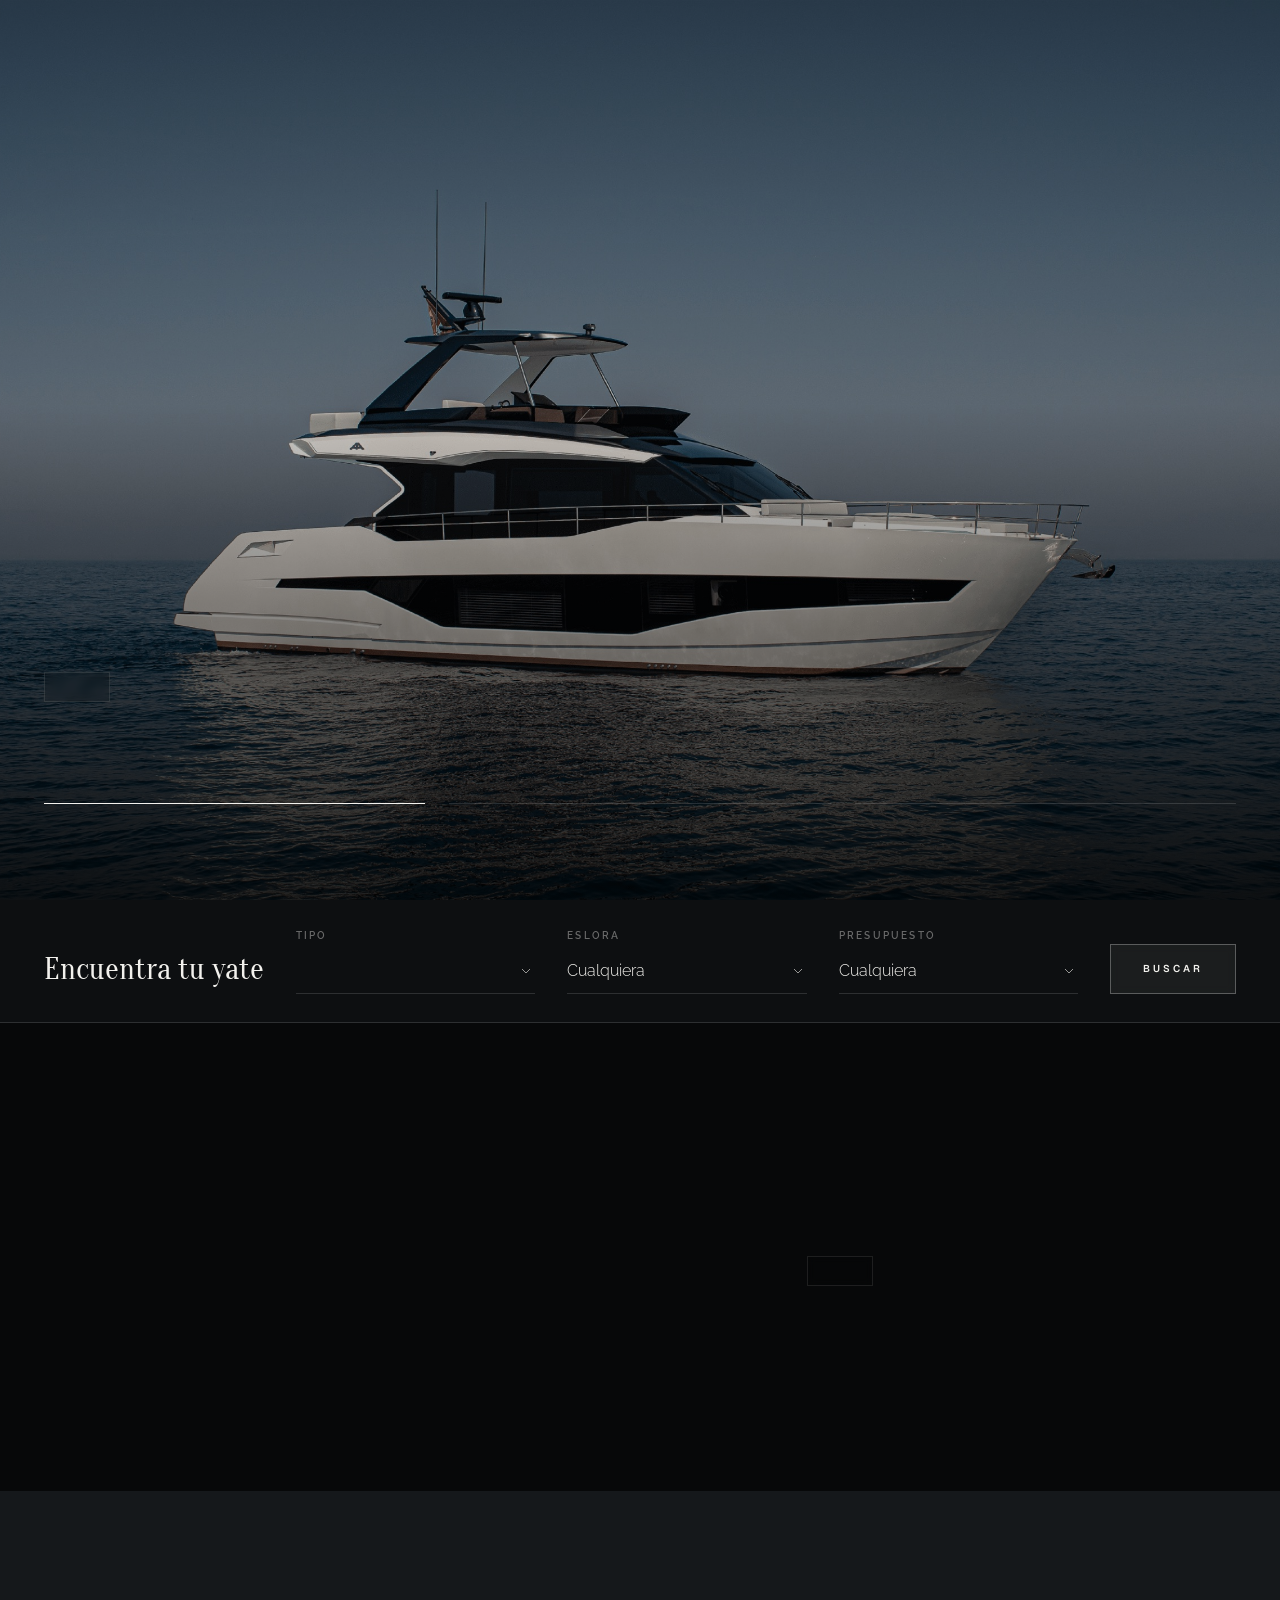
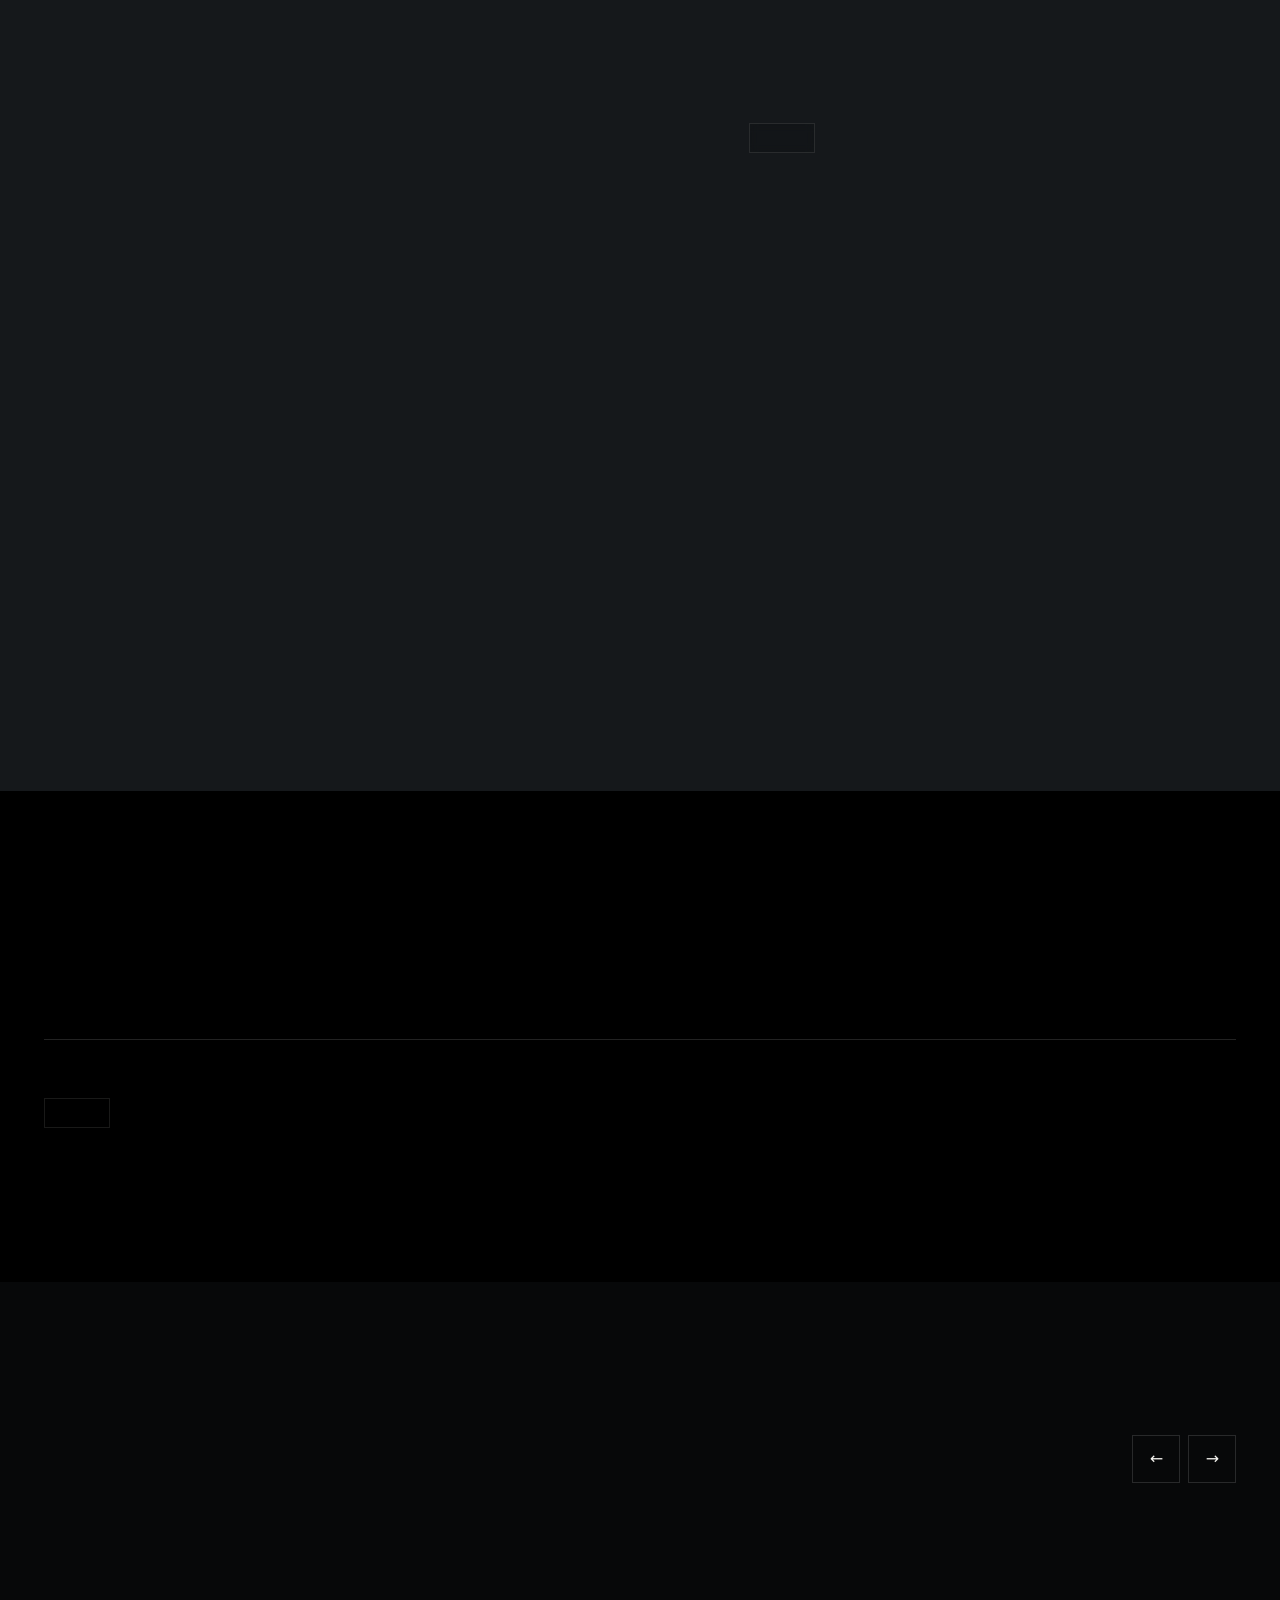
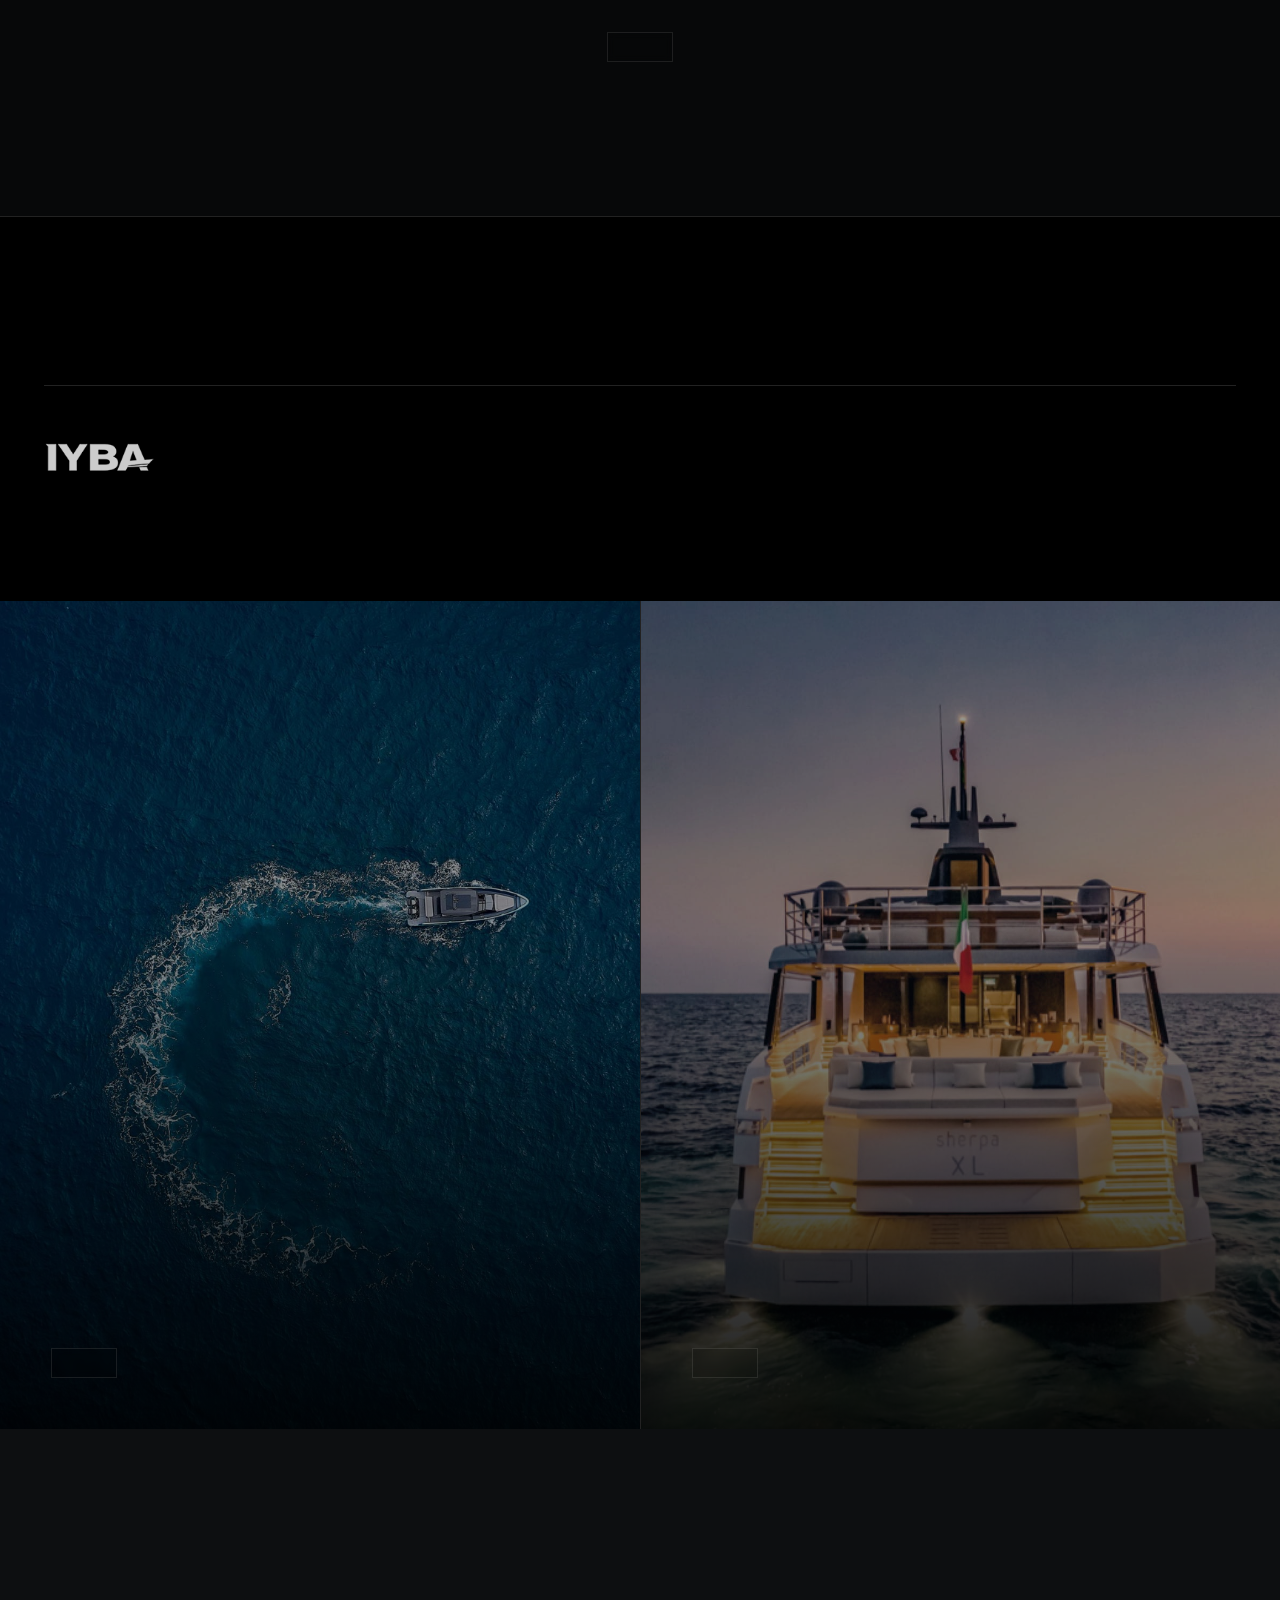
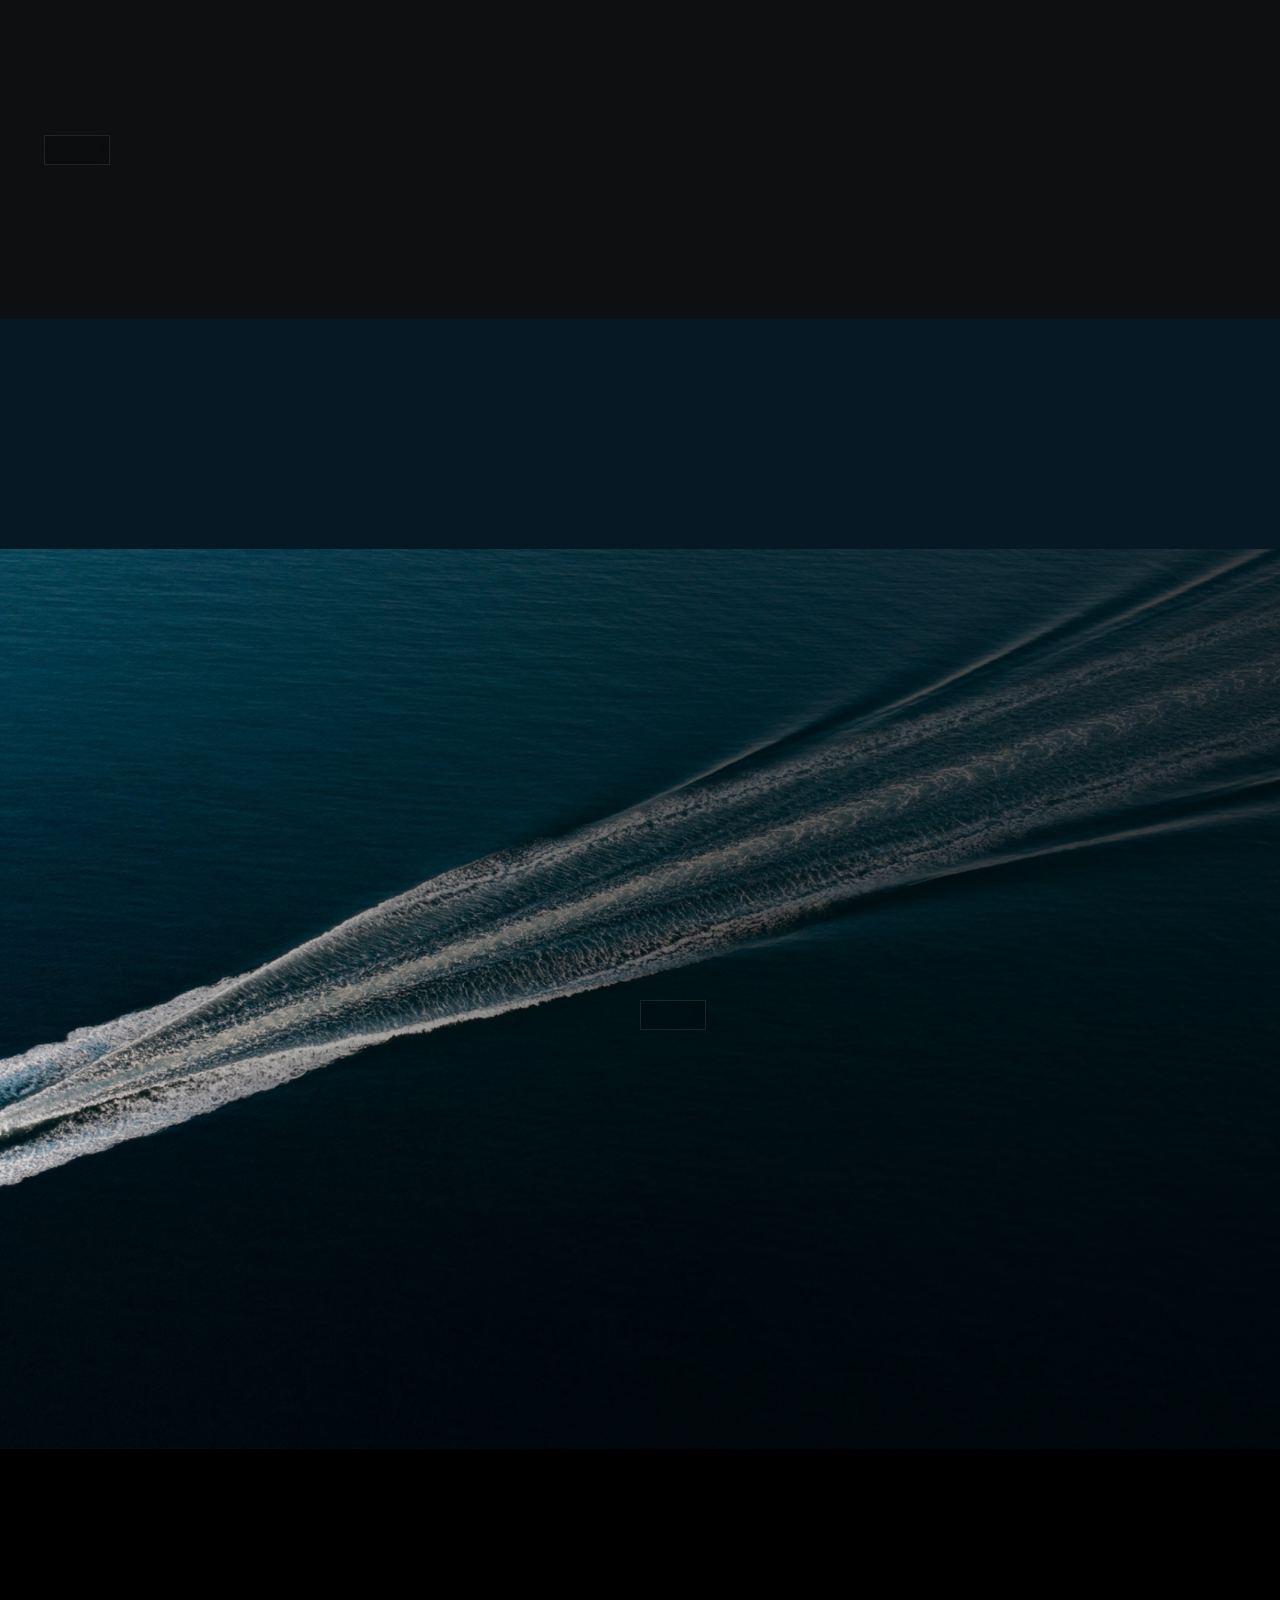
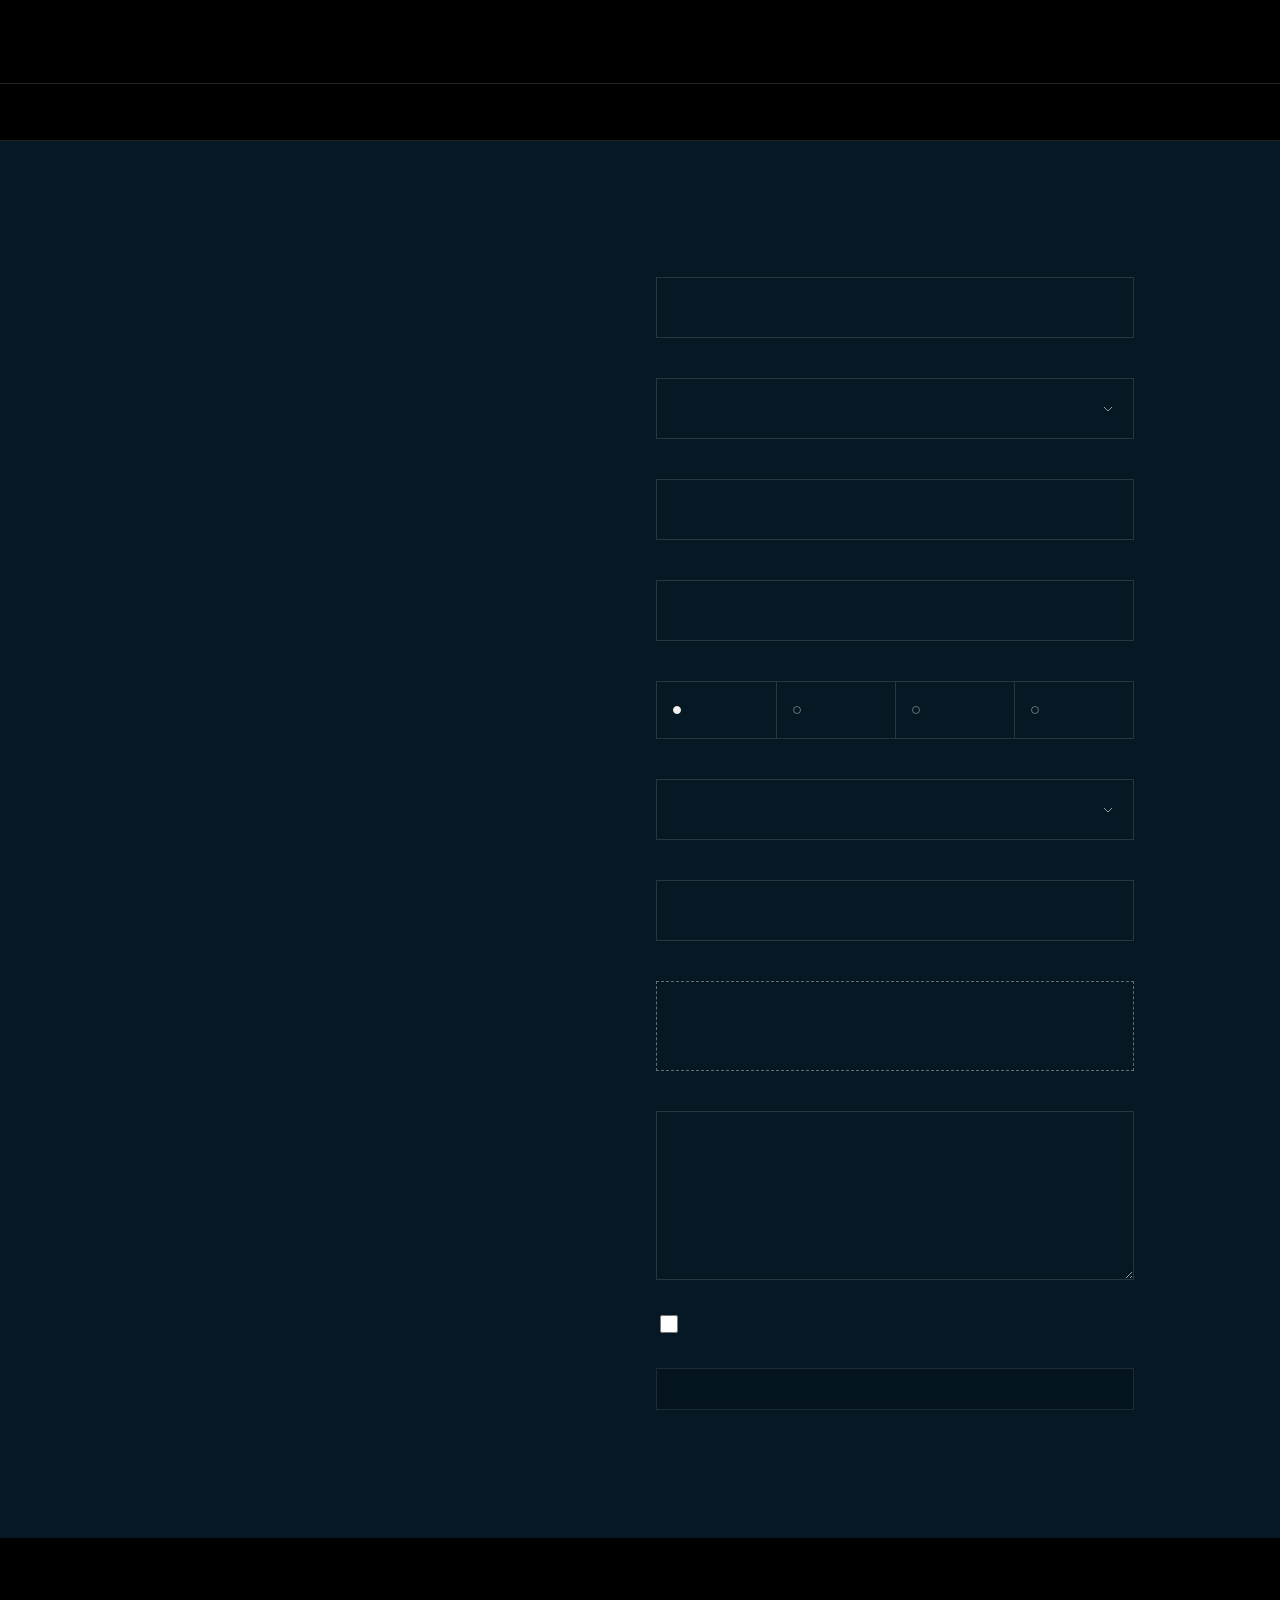
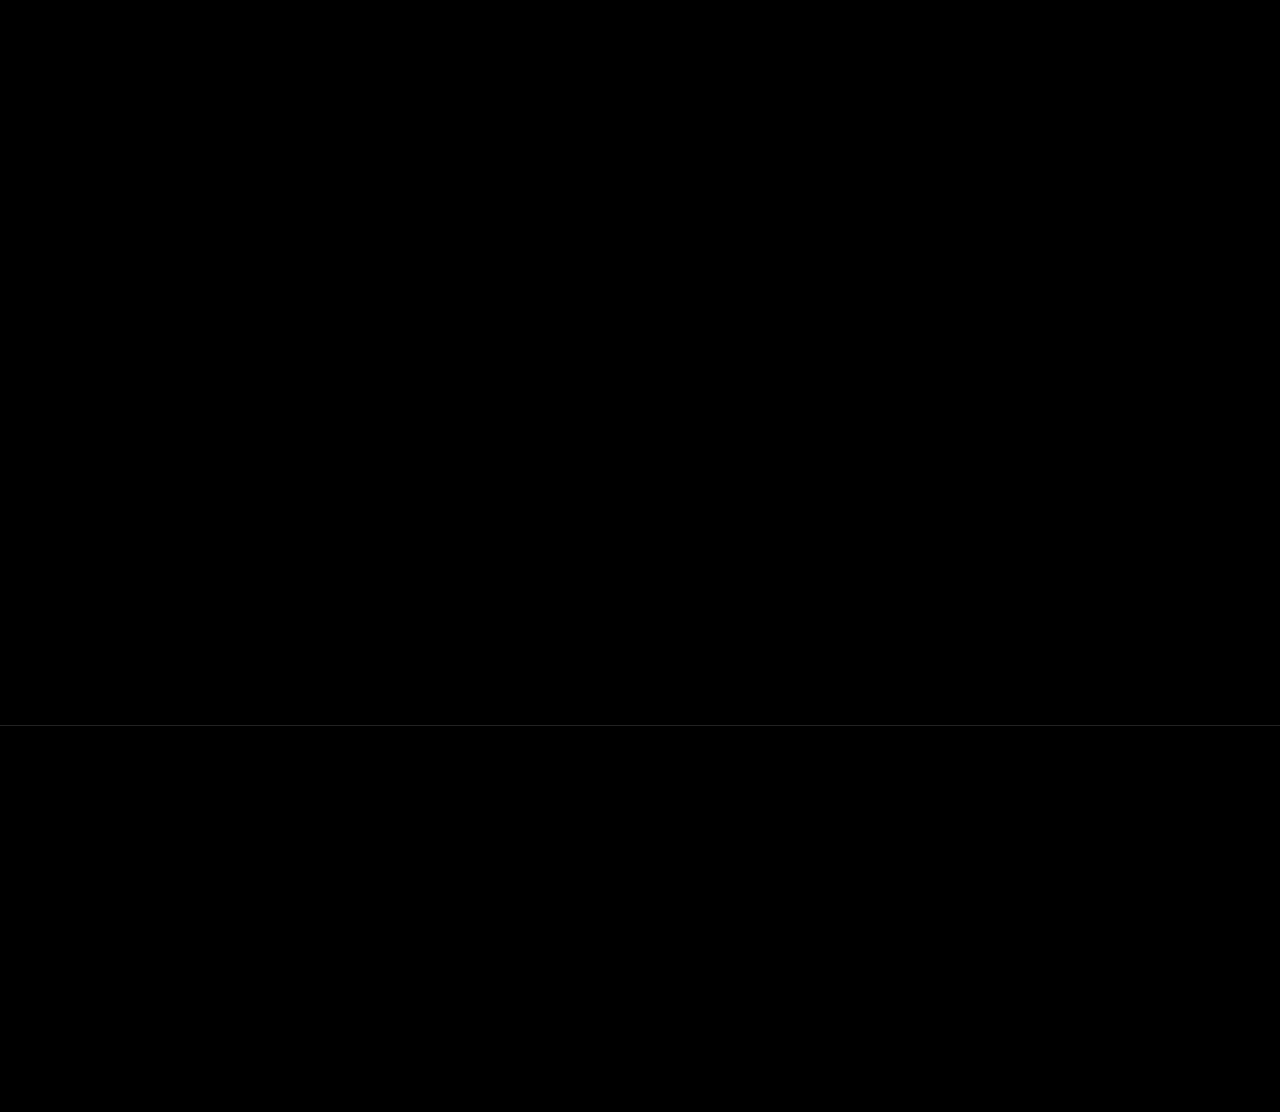
==== commit 3095f822: "Ajustes de diseño: tipografías, carrusel móvil y etiquetas - Títulos, nombres de yates y credenciale" ====
--- a/index.html
+++ b/index.html
@@ -10,7 +10,7 @@
   <meta name="theme-color" content="#000000">
   <link rel="preconnect" href="https://fonts.googleapis.com">
   <link rel="preconnect" href="https://fonts.gstatic.com" crossorigin>
-  <link href="https://fonts.googleapis.com/css2?family=Cormorant+Garamond:ital,wght@0,300;0,400;1,300&family=Geist:wght@300;400;500;600&display=swap" rel="stylesheet">
+  <link href="https://fonts.googleapis.com/css2?family=Oranienbaum&family=Cormorant+Garamond:ital,wght@0,300;0,400;1,300&family=Geist:wght@400;500;600&family=Raleway:ital,wght@0,300..600;1,300..400&display=swap" rel="stylesheet">
   <link rel="stylesheet" href="/assets/css/main.css">
 </head>
 <body class="is-loading">
--- a/assets/css/main.css
+++ b/assets/css/main.css
@@ -17,7 +17,10 @@
   --ocean: #061823;          /* fondo del menú (Forge usa burdeos; aquí océano profundo) */
   --sand: #cbb68c;           /* acento discreto: ofertas */
   --serif: "Cormorant Garamond", "Times New Roman", serif;
-  --sans: "Geist", ui-sans-serif, system-ui, -apple-system, sans-serif;
+  /* Títulos: Oranienbaum (Google Fonts, un solo peso) */
+  --display: "Oranienbaum", "Cormorant Garamond", "Times New Roman", serif;
+  --sans: "Raleway", ui-sans-serif, system-ui, -apple-system, sans-serif;   /* textos */
+  --btn: "Geist", ui-sans-serif, system-ui, -apple-system, sans-serif;      /* botones */
   --gutter: clamp(16px, 3.4vw, 48px);
   --ease: cubic-bezier(.7, 0, .2, 1);
   --ease-out: cubic-bezier(.16, 1, .3, 1);
@@ -28,6 +31,7 @@
 *, *::before, *::after { box-sizing: border-box; }
 html { -webkit-text-size-adjust: 100%; scroll-behavior: smooth; }
 body {
+  font-feature-settings: "lnum" 1;   /* Raleway: cifras alineadas en precios y specs */
   margin: 0;
   background: var(--ink);
   color: var(--paper);
@@ -60,7 +64,7 @@
   display: flex; gap: 14px; align-items: center;
 }
 .section-title {
-  font-family: var(--serif);
+  font-family: var(--display);
   font-weight: 300;
   font-size: clamp(44px, 6.4vw, 104px);
   line-height: .95;
@@ -89,6 +93,7 @@
   backdrop-filter: blur(4px); -webkit-backdrop-filter: blur(4px);
   transition: border-color .5s ease-in-out;
 }
+.btn, .tbtn, .header__cta, .burger, .ygal__all, .results__filters, .filters__reset, .menu__more { font-family: var(--btn); }
 .btn > span {
   position: relative; z-index: 1; display: block; overflow: clip;
   font-size: 10px; font-weight: 600; line-height: 2; letter-spacing: .3em; text-transform: uppercase;
@@ -268,8 +273,8 @@
   display: grid; gap: 22px; max-width: 980px;
 }
 .hero__title {
-  font-family: var(--serif); font-weight: 300;
-  font-size: clamp(42px, 6.2vw, 104px); line-height: .98; letter-spacing: -.045em;
+  font-family: var(--display); font-weight: 300;
+  font-size: clamp(34px, 6.2vw, 104px); line-height: 1; letter-spacing: -.025em;
 }
 .hero__text { max-width: 46ch; color: var(--paper-80); font-size: clamp(15px, 1.2vw, 18px); }
 .hero__content > * { opacity: 0; transform: translateY(26px); transition: opacity 1s var(--ease-out), transform 1.2s var(--ease-out); }
@@ -295,7 +300,7 @@
 /* ---------- Buscador rápido ---------- */
 .qs { background: var(--bg-2); border-bottom: 1px solid var(--line); padding: 28px var(--gutter); }
 .qs__form { display: grid; grid-template-columns: auto repeat(3, minmax(0, 1fr)) auto; gap: 32px; align-items: end; }
-.qs__title { font-family: var(--serif); font-weight: 300; font-size: clamp(26px, 2.4vw, 36px); line-height: 1; white-space: nowrap; padding-bottom: 8px; }
+.qs__title { font-family: var(--display); font-weight: 300; font-size: clamp(26px, 2.4vw, 36px); line-height: 1; white-space: nowrap; padding-bottom: 8px; }
 .qs__field { display: grid; gap: 6px; }
 .qs__field > span { font-size: 10px; font-weight: 600; letter-spacing: .22em; text-transform: uppercase; color: var(--paper-40); }
 .qs select {
@@ -315,7 +320,7 @@
   padding: clamp(110px, 16vw, 220px) var(--gutter);
   background: var(--bg-1);
 }
-.intro__title { font-family: var(--serif); font-weight: 300; font-size: clamp(36px, 4.9vw, 80px); line-height: 1.02; letter-spacing: -.015em; }
+.intro__title { font-family: var(--display); font-weight: 300; font-size: clamp(36px, 4.9vw, 80px); line-height: 1.02; letter-spacing: -.015em; }
 .intro__title .line { display: block; color: rgba(242,241,237,.14); background: linear-gradient(90deg, var(--paper) 50%, rgba(242,241,237,.14) 50%) 100% 0 / 200% 100% no-repeat; -webkit-background-clip: text; background-clip: text; -webkit-text-fill-color: transparent; }
 .intro__aside { display: grid; gap: 28px; color: var(--paper-80); font-size: clamp(15px, 1.15vw, 18px); max-width: 40ch; }
 .intro__aside .btn { justify-self: start; }
@@ -342,7 +347,7 @@
   .feat__list ol:hover .yrow a:hover, .feat__list .yrow.is-active a { opacity: 1; }
 }
 .yrow__num { font-size: 10px; font-weight: 600; letter-spacing: .2em; color: var(--paper-40); }
-.yrow__name { font-family: var(--serif); font-weight: 300; font-size: clamp(28px, 2.7vw, 44px); line-height: 1.02; }
+.yrow__name { font-family: var(--display); font-weight: 300; font-size: clamp(28px, 2.7vw, 44px); line-height: 1.02; }
 .yrow__name small { font-family: var(--sans); font-size: 12px; color: var(--paper-60); letter-spacing: .05em; margin-left: 8px; }
 .yrow__price { font-size: 14px; text-align: right; white-space: nowrap; }
 .yrow__meta { grid-column: 2 / -1; display: flex; flex-wrap: wrap; gap: 6px 18px; font-size: 11px; font-weight: 500; letter-spacing: .14em; text-transform: uppercase; color: var(--paper-60); }
@@ -352,7 +357,18 @@
 .yrow__thumb { display: none; }
 
 .badge { display: inline-flex; align-items: center; padding: 5px 9px; font-size: 9px; font-weight: 600; letter-spacing: .2em; text-transform: uppercase; border: 1px solid var(--paper-40); color: var(--paper); background: rgba(0,0,0,.35); backdrop-filter: blur(6px); }
-.badge--oferta { border-color: var(--sand); color: var(--sand); }
+.badge--oferta { position: relative; border-color: rgba(203, 182, 140, .45); color: var(--sand); }
+/* Destellos que recorren el borde, como en los CTA (misma animación gradient-angle) */
+.badge--oferta::before {
+  --pct: 6%;
+  content: ""; position: absolute; inset: -1px; z-index: 1; padding: 1px; border-radius: inherit; pointer-events: none;
+  background: conic-gradient(from var(--gradient-angle) at center,
+    transparent calc(25% - var(--pct) * 2), rgba(255, 240, 210, 0) calc(25% - var(--pct)), #fff0d2 25%, rgba(255, 240, 210, 0) calc(25% + var(--pct)), transparent calc(25% + var(--pct) * 2),
+    transparent calc(75% - var(--pct) * 2), rgba(255, 240, 210, 0) calc(75% - var(--pct)), #fff0d2 75%, rgba(255, 240, 210, 0) calc(75% + var(--pct)), transparent calc(75% + var(--pct) * 2));
+  -webkit-mask: linear-gradient(#fff 0 0) content-box, linear-gradient(#fff 0 0); -webkit-mask-composite: xor;
+  mask: linear-gradient(#fff 0 0) content-box exclude, linear-gradient(#fff 0 0);
+  animation: gradient-angle 3.5s linear infinite;
+}
 .badge--proximamente { border-color: var(--paper-80); }
 .badges { display: flex; gap: 6px; flex-wrap: wrap; }
 
@@ -366,7 +382,7 @@
 .brands__list li { border-bottom: 1px solid var(--line); }
 .brands__list a { display: grid; grid-template-columns: 56px 1fr auto auto; align-items: center; gap: 24px; padding: 22px 0; }
 .brand__num { font-size: 10px; font-weight: 600; letter-spacing: .2em; color: var(--paper-40); }
-.brand__name { font-family: var(--serif); font-weight: 300; font-size: clamp(40px, 6vw, 96px); line-height: 1; text-transform: uppercase; letter-spacing: -.02em; transition: transform .7s var(--ease), opacity .5s; }
+.brand__name { font-family: var(--display); font-weight: 300; font-size: clamp(40px, 6vw, 96px); line-height: 1; text-transform: uppercase; letter-spacing: -.02em; transition: transform .7s var(--ease), opacity .5s; }
 .brand__logo { height: 34px; width: auto; max-width: 140px; object-fit: contain; filter: brightness(0) invert(1); opacity: .7; }
 .brand__go { font-size: 10px; font-weight: 600; letter-spacing: .22em; text-transform: uppercase; color: var(--paper-60); opacity: 0; transform: translateX(-10px); transition: opacity .4s, transform .6s var(--ease); }
 @media (hover: hover) {
@@ -393,11 +409,14 @@
 .rail.is-drag { cursor: grabbing; scroll-snap-type: none; }
 .rail > li { scroll-snap-align: start; }
 .card { display: grid; gap: 18px; }
-.card__img { position: relative; aspect-ratio: 4 / 3; overflow: hidden; background: var(--bg-3); border-radius: 35px; isolation: isolate; }
+.card__img { position: relative; aspect-ratio: 4 / 3; overflow: hidden; background: var(--bg-3); border-radius: var(--r); isolation: isolate; }
 .card__img img { width: 100%; height: 100%; object-fit: cover; transition: transform 1.4s var(--ease-out); }
 .card:hover .card__img img { transform: scale(1.06); }
-.card__img .badges { position: absolute; left: 22px; top: 22px; }
-.card__name { font-family: var(--serif); font-weight: 300; font-size: clamp(26px, 2.2vw, 34px); line-height: 1.05; }
+.card__img { --r: 35px; --inset: 22px; }
+.card__img .badges { position: absolute; left: var(--inset); top: var(--inset); }
+/* Etiquetas concéntricas con la foto: radio = radio de la foto − distancia al borde */
+.card__img .badge { border-radius: calc(var(--r) - var(--inset)); padding: 6px 12px; }
+.card__name { font-family: var(--display); font-weight: 300; font-size: clamp(26px, 2.2vw, 34px); line-height: 1.05; }
 .card__name small { font-family: var(--sans); font-size: 12px; color: var(--paper-60); margin-left: 6px; }
 .card__row { display: flex; justify-content: space-between; gap: 16px; align-items: baseline; flex-wrap: wrap; }
 .card__meta { font-size: 11px; font-weight: 500; letter-spacing: .14em; text-transform: uppercase; color: var(--paper-60); }
@@ -411,7 +430,7 @@
 .cred__grid li { padding: 36px 24px 0 0; border-right: 1px solid var(--line); }
 .cred__grid li + li { padding-left: 24px; }
 .cred__grid li:last-child { border-right: 0; }
-.cred__val { display: block; font-family: var(--serif); font-weight: 300; font-size: clamp(52px, 6.4vw, 110px); line-height: .9; letter-spacing: -.03em; }
+.cred__val { display: block; font-family: var(--display); font-weight: 300; font-size: clamp(52px, 6.4vw, 110px); line-height: .9; letter-spacing: -.03em; }
 .cred__val small { font-size: .35em; letter-spacing: 0; margin-left: 4px; }
 .cred__lbl { display: block; margin-top: 16px; font-size: 10px; font-weight: 600; letter-spacing: .22em; text-transform: uppercase; color: var(--paper-60); }
 .cred__foot { display: flex; align-items: center; gap: 28px; flex-wrap: wrap; font-size: 10px; font-weight: 600; letter-spacing: .22em; text-transform: uppercase; color: var(--paper-60); }
@@ -425,7 +444,7 @@
 .owners__panel::after { content: ""; position: absolute; inset: 0; z-index: -1; background: linear-gradient(to top, rgba(0,0,0,.85), transparent 60%); }
 .owners__panel + .owners__panel { border-left: 1px solid var(--line); }
 .owners__body { padding: clamp(28px, 4vw, 64px); display: grid; gap: 18px; max-width: 560px; }
-.owners__title { font-family: var(--serif); font-weight: 300; font-size: clamp(44px, 5.6vw, 92px); line-height: .95; letter-spacing: -.02em; }
+.owners__title { font-family: var(--display); font-weight: 300; font-size: clamp(44px, 5.6vw, 92px); line-height: .95; letter-spacing: -.02em; }
 .owners__body p:not(.eyebrow) { color: var(--paper-80); }
 .owners__body .btn { justify-self: start; margin-top: 8px; }
 
@@ -444,7 +463,7 @@
 .event__img { aspect-ratio: 895 / 336; overflow: hidden; }
 .event__img img { width: 100%; height: 100%; object-fit: cover; }
 .event__body { display: grid; gap: 20px; }
-.event__title { font-family: var(--serif); font-weight: 300; font-size: clamp(38px, 4.4vw, 72px); line-height: .98; letter-spacing: -.02em; }
+.event__title { font-family: var(--display); font-weight: 300; font-size: clamp(38px, 4.4vw, 72px); line-height: .98; letter-spacing: -.02em; }
 .event__when { font-size: 11px; font-weight: 600; letter-spacing: .2em; text-transform: uppercase; }
 .event__body p:not(.eyebrow):not(.event__when) { color: var(--paper-80); max-width: 44ch; }
 .event__body .btn { justify-self: start; }
@@ -461,7 +480,7 @@
   position: absolute; z-index: 2; top: 50%; left: 50%; right: var(--gutter);
   transform: translateY(-50%); display: grid; gap: 32px; justify-items: start;
 }
-.cx-hero__title { font-family: var(--serif); font-weight: 300; font-size: clamp(44px, 5.8vw, 96px); line-height: .98; letter-spacing: -.02em; max-width: 14ch; }
+.cx-hero__title { font-family: var(--display); font-weight: 300; font-size: clamp(44px, 5.8vw, 96px); line-height: .98; letter-spacing: -.02em; max-width: 14ch; }
 
 .cx-info { padding: 12vh var(--gutter) 14vh; background: linear-gradient(to bottom, transparent, rgba(0,0,0,.55) 30%); }
 .cx-cards { width: min(380px, 100%); margin-left: clamp(0px, 7vw, 100px); display: grid; }
@@ -491,7 +510,7 @@
   padding: clamp(90px, 10vw, 140px) var(--gutter); background: var(--ocean);
 }
 .cx-form__intro { grid-column: 2 / span 4; align-self: start; position: sticky; top: calc(var(--header-h) + 24px); display: grid; gap: 18px; }
-.cx-form__title { font-family: var(--serif); font-weight: 300; font-size: clamp(44px, 5vw, 80px); line-height: 1; letter-spacing: -.02em; }
+.cx-form__title { font-family: var(--display); font-weight: 300; font-size: clamp(44px, 5vw, 80px); line-height: 1; letter-spacing: -.02em; }
 .cx-form__intro p { font-size: 14px; color: var(--paper-60); max-width: 30ch; }
 .cx-form .form { grid-column: 7 / span 5; }
 
@@ -545,13 +564,13 @@
 .check a { border-bottom: 1px solid var(--paper-40); }
 .btn--block { width: 100%; justify-content: center; padding: 20px 32px; }
 .form__ok { display: grid; gap: 10px; padding: 40px 32px; border: 1px solid var(--line); }
-.form__ok-title { font-family: var(--serif); font-size: 36px; font-weight: 300; }
+.form__ok-title { font-family: var(--display); font-size: 36px; font-weight: 300; }
 .form__ok p:not(.form__ok-title) { color: var(--paper-80); }
 .hp { position: absolute; left: -9999px; width: 1px; height: 1px; overflow: hidden; }
 
 /* Proceso en 3 pasos, escalonado */
 .cx-steps { padding: clamp(100px, 11vw, 160px) var(--gutter); background: var(--ink); display: grid; grid-template-columns: repeat(12, minmax(0, 1fr)); column-gap: 32px; }
-.cx-steps__title { grid-column: 2 / span 6; font-family: var(--serif); font-weight: 300; font-size: clamp(40px, 5vw, 80px); line-height: 1; letter-spacing: -.02em; margin-bottom: clamp(60px, 8vw, 120px); }
+.cx-steps__title { grid-column: 2 / span 6; font-family: var(--display); font-weight: 300; font-size: clamp(40px, 5vw, 80px); line-height: 1; letter-spacing: -.02em; margin-bottom: clamp(60px, 8vw, 120px); }
 .cx-steps__list { grid-column: 2 / span 10; display: grid; grid-template-columns: repeat(3, 1fr); gap: 32px; }
 .cx-steps__list li { display: grid; gap: 14px; align-content: start; padding-top: 24px; border-top: 1px solid var(--line); }
 .cx-steps__list li:nth-child(2) { margin-top: 140px; }
@@ -576,7 +595,7 @@
 .phero__content > :nth-child(2) { animation-delay: .1s; }
 .phero__content > :nth-child(3) { animation-delay: .2s; }
 .phero__content > :nth-child(4) { animation-delay: .3s; }
-.phero__title { font-family: var(--serif); font-weight: 300; font-size: clamp(52px, 7.4vw, 124px); line-height: .95; letter-spacing: -.02em; }
+.phero__title { font-family: var(--display); font-weight: 300; font-size: clamp(52px, 7.4vw, 124px); line-height: .95; letter-spacing: -.02em; }
 .phero__text { max-width: 46ch; color: var(--paper-80); font-size: clamp(15px, 1.2vw, 18px); }
 .phero__ctas { display: flex; gap: 12px; flex-wrap: wrap; }
 
@@ -635,7 +654,7 @@
 .choose__panel::after { content: ""; position: absolute; inset: 0; z-index: -1; background: linear-gradient(to top, rgba(0,0,0,.85), rgba(0,0,0,0) 60%); }
 .choose__body { display: grid; gap: 18px; justify-items: start; padding: 0 clamp(24px, 4vw, 64px) clamp(56px, 10vh, 110px); max-width: 640px; animation: fadeUp 1.2s var(--ease-out) both; }
 .choose__panel + .choose__panel .choose__body { animation-delay: .12s; }
-.choose__title { font-family: var(--serif); font-weight: 300; font-size: clamp(48px, 6.4vw, 112px); line-height: .95; letter-spacing: -.02em; }
+.choose__title { font-family: var(--display); font-weight: 300; font-size: clamp(48px, 6.4vw, 112px); line-height: .95; letter-spacing: -.02em; }
 .choose__text { color: var(--paper-80); max-width: 40ch; }
 @media (hover: hover) and (pointer: fine) {
   .choose:hover .choose__panel { flex-grow: .8; }
@@ -661,19 +680,19 @@
 .bcard:hover .bcard__go { color: var(--paper); transform: translateX(6px); }
 
 .help { display: grid; justify-items: center; gap: 22px; text-align: center; padding: clamp(90px, 10vw, 150px) var(--gutter); background: var(--ink); border-top: 1px solid var(--line); }
-.help__title { font-family: var(--serif); font-weight: 300; font-size: clamp(40px, 5vw, 76px); line-height: 1; letter-spacing: -.02em; }
+.help__title { font-family: var(--display); font-weight: 300; font-size: clamp(40px, 5vw, 76px); line-height: 1; letter-spacing: -.02em; }
 
 /* Página de marca */
 .bhero__logo { height: clamp(44px, 5vw, 68px); width: auto; max-width: 260px; object-fit: contain; filter: brightness(0) invert(1); margin-bottom: 8px; }
 .babout { display: grid; grid-template-columns: repeat(12, minmax(0, 1fr)); column-gap: 32px; padding: clamp(100px, 12vw, 180px) var(--gutter); background: var(--bg-1); }
 .babout .eyebrow { grid-column: 1 / span 3; align-self: start; }
-.babout__text { grid-column: 5 / span 8; font-family: var(--serif); font-weight: 300; font-size: clamp(24px, 2.3vw, 36px); line-height: 1.3; color: var(--paper-80); }
+.babout__text { grid-column: 5 / span 8; font-family: var(--sans); font-weight: 300; font-size: clamp(18px, 1.5vw, 22px); line-height: 1.7; color: var(--paper-80); }
 
 .blines { padding: clamp(100px, 12vw, 180px) var(--gutter); background: var(--ink); }
 .bline + .bline { margin-top: clamp(80px, 9vw, 130px); }
 .bline__head { display: grid; grid-template-columns: 56px 1fr; gap: 6px 16px; align-items: baseline; padding-bottom: 24px; margin-bottom: 32px; border-bottom: 1px solid var(--line); }
 .bline__num { font-size: 10px; font-weight: 600; letter-spacing: .2em; color: var(--paper-40); }
-.bline__name { font-family: var(--serif); font-weight: 300; font-size: clamp(36px, 4vw, 64px); line-height: 1; text-transform: uppercase; letter-spacing: -.01em; }
+.bline__name { font-family: var(--display); font-weight: 300; font-size: clamp(36px, 4vw, 64px); line-height: 1; text-transform: uppercase; letter-spacing: -.01em; }
 .bline__sub { grid-column: 2; color: var(--paper-60); }
 .bline__grid { display: grid; grid-template-columns: repeat(3, 1fr); gap: 40px 24px; }
 
@@ -703,7 +722,7 @@
 .shero__media::after { content: ""; position: absolute; inset: 0; background: linear-gradient(to top, var(--bg-1) 0%, rgba(0,0,0,.35) 60%, rgba(0,0,0,.5)); }
 .shero__content { display: grid; gap: 18px; padding: 0 var(--gutter) 48px; max-width: 900px; }
 .shero__content > * { animation: fadeUp 1.1s var(--ease-out) both; }
-.shero__title { font-family: var(--serif); font-weight: 300; font-size: clamp(52px, 7vw, 116px); line-height: .95; letter-spacing: -.02em; }
+.shero__title { font-family: var(--display); font-weight: 300; font-size: clamp(52px, 7vw, 116px); line-height: .95; letter-spacing: -.02em; }
 .shero__text { color: var(--paper-80); max-width: 52ch; }
 
 .search { display: grid; grid-template-columns: minmax(260px, 300px) 1fr; gap: clamp(32px, 4vw, 64px); padding: 40px var(--gutter) clamp(100px, 10vw, 160px); background: var(--bg-1); align-items: start; }
@@ -742,6 +761,7 @@
 .filters__reset:hover { color: var(--paper); }
 
 /* Resultados */
+.results { min-width: 0; }
 .results__bar { display: flex; justify-content: space-between; align-items: center; gap: 16px; padding-bottom: 20px; margin-bottom: 32px; border-bottom: 1px solid var(--line); flex-wrap: wrap; }
 .results__count { font-family: var(--serif); font-size: 28px; font-weight: 300; }
 .results__tools { display: flex; align-items: center; gap: 16px; }
@@ -751,7 +771,6 @@
 .results__grid { display: grid; grid-template-columns: repeat(auto-fill, minmax(min(100%, 320px), 1fr)); gap: 48px 24px; }
 .scard { gap: 8px; }
 .scard .card__img { margin-bottom: 8px; }
-.scard .card__img .badges { left: 22px; top: 22px; }
 .scard__loc { font-size: 11px; font-weight: 500; letter-spacing: .14em; text-transform: uppercase; color: var(--paper-80); }
 .scard__dims { font-size: 11px; font-weight: 500; letter-spacing: .14em; text-transform: uppercase; color: var(--paper-60); }
 .scard__price { margin-top: 6px; }
@@ -759,7 +778,7 @@
 .results__more:empty { display: none; }
 .results__empty { display: grid; justify-items: start; gap: 16px; padding: 48px 0; }
 .results__empty[hidden] { display: none; }
-.results__empty h2 { font-family: var(--serif); font-weight: 300; font-size: clamp(30px, 3vw, 44px); line-height: 1.05; }
+.results__empty h2 { font-family: var(--display); font-weight: 300; font-size: clamp(30px, 3vw, 44px); line-height: 1.05; }
 .results__empty p { color: var(--paper-60); }
 .results__empty-ctas { display: flex; gap: 12px; flex-wrap: wrap; }
 
@@ -794,11 +813,15 @@
 .ygal__tabs button:hover, .ygal__all:hover { background: var(--paper); color: var(--ink); }
 .ygal__tabs button:hover span { color: var(--ink); }
 .ygal__all { font-size: 10px; font-weight: 600; letter-spacing: .2em; text-transform: uppercase; }
+/* Paginador del carrusel (solo móvil) */
+.ygal__dots { display: none; justify-content: center; gap: 8px; padding: 14px var(--gutter) 0; }
+.ygal__dots button { width: 7px; height: 7px; padding: 0; border-radius: 999px; background: var(--paper-40); transition: width .4s var(--bezzy), background .3s; }
+.ygal__dots button[aria-current="true"] { width: 22px; background: var(--paper); }
 
 /* Encabezado + precio */
 .yhead { display: grid; grid-template-columns: 1.6fr 1fr; gap: clamp(32px, 5vw, 80px); align-items: end; padding: clamp(48px, 6vw, 80px) var(--gutter) 40px; background: var(--bg-1); }
 .yhead__main { display: grid; gap: 14px; justify-items: start; }
-.yhead__title { font-family: var(--serif); font-weight: 300; font-size: clamp(48px, 6vw, 100px); line-height: .95; letter-spacing: -.02em; }
+.yhead__title { font-family: var(--display); font-weight: 300; font-size: clamp(48px, 6vw, 100px); line-height: .95; letter-spacing: -.02em; }
 .yhead__title small { font-family: var(--sans); font-size: .22em; letter-spacing: .05em; color: var(--paper-60); margin-left: 14px; vertical-align: middle; }
 .yhead__loc { font-size: 12px; font-weight: 500; letter-spacing: .16em; text-transform: uppercase; color: var(--paper-80); }
 .yhead__note { font-family: var(--serif); font-style: italic; font-size: 20px; color: var(--sand); }
@@ -824,7 +847,7 @@
 
 /* Descripción + especificaciones */
 .ydetail { display: grid; grid-template-columns: 1.3fr 1fr; gap: clamp(40px, 6vw, 100px); padding: 0 var(--gutter) clamp(100px, 12vw, 160px); background: var(--bg-1); align-items: start; }
-.ydetail__h { font-family: var(--serif); font-weight: 300; font-size: clamp(34px, 3.4vw, 52px); line-height: 1; margin-bottom: 28px; }
+.ydetail__h { font-family: var(--display); font-weight: 300; font-size: clamp(34px, 3.4vw, 52px); line-height: 1; margin-bottom: 28px; }
 .ydetail__h3 { font-size: 10px; font-weight: 600; letter-spacing: .26em; text-transform: uppercase; color: var(--paper-60); margin: 40px 0 16px; }
 .ydetail__desc p { color: var(--paper-80); font-size: 17px; line-height: 1.7; max-width: 64ch; }
 .ydetail__desc p + p { margin-top: 16px; }
@@ -877,7 +900,7 @@
 .modal[hidden] { display: none; }
 .modal__box { position: relative; width: min(620px, 100%); padding: clamp(28px, 4vw, 44px); background: var(--ocean); border: 1px solid var(--line); animation: fadeUp .6s var(--ease-out); }
 .modal__close { position: absolute; top: 12px; right: 12px; width: 40px; height: 40px; font-size: 26px; }
-.modal__title { font-family: var(--serif); font-weight: 300; font-size: clamp(34px, 3.4vw, 48px); line-height: 1; margin-bottom: 10px; }
+.modal__title { font-family: var(--display); font-weight: 300; font-size: clamp(34px, 3.4vw, 48px); line-height: 1; margin-bottom: 10px; }
 .modal__text { color: var(--paper-60); margin-bottom: 28px; }
 .modal .form { gap: 20px; }
 
@@ -966,10 +989,17 @@
   .team__grid { grid-template-columns: repeat(3, 1fr); }
 }
 @media (max-width: 900px) {
+  /* Galería en móvil: carrusel con la siguiente foto asomándose + paginador */
   .ygal { padding: 0; }
-  .ygal__mosaic, .ygal__mosaic[data-count] { display: flex; height: 58svh; gap: 0; border-radius: 0; overflow-x: auto; scroll-snap-type: x mandatory; scrollbar-width: none; }
+  .ygal__mosaic, .ygal__mosaic[data-count] {
+    display: flex; height: auto; gap: 10px; border-radius: 0;
+    padding: 0 var(--gutter); scroll-padding: 0 var(--gutter);
+    overflow-x: auto; scroll-snap-type: x mandatory; scrollbar-width: none; overscroll-behavior-x: contain;
+  }
   .ygal__mosaic::-webkit-scrollbar { display: none; }
-  .ygal__tile, .ygal__tile:first-child { flex: 0 0 100%; scroll-snap-align: start; }
+  .ygal__tile, .ygal__tile:first-child { flex: 0 0 86%; aspect-ratio: 4 / 3; border-radius: 24px; scroll-snap-align: start; }
+  .ygal__mosaic[data-count="1"] .ygal__tile { flex-basis: 100%; }
+  .ygal__dots { display: flex; }
   .ygal__bar { padding: 14px var(--gutter) 0; }
   .yhead { grid-template-columns: 1fr; align-items: start; }
   .yhead__aside { justify-items: start; text-align: left; }
@@ -1054,6 +1084,13 @@
   .team__grid { grid-template-columns: repeat(2, 1fr); }
 }
 @media (max-width: 600px) {
+  .hero__title { font-size: clamp(34px, 10.5vw, 44px); }
+  /* Celular: fotos del carrusel verticales */
+  .ygal__tile, .ygal__tile:first-child { flex-basis: 78%; aspect-ratio: 4 / 5; }
+  .results__tools { width: 100%; }
+  .results__sort { flex: 1; min-width: 0; }
+  .results__sort > span { display: none; }
+  .results__sort select { width: 100%; }
   .seg--3 { grid-template-columns: 1fr; }
   .seg--3 label + label { border-left: 0; border-top: 1px solid var(--line); }
   .yctas .btn { width: 100%; justify-content: center; }
